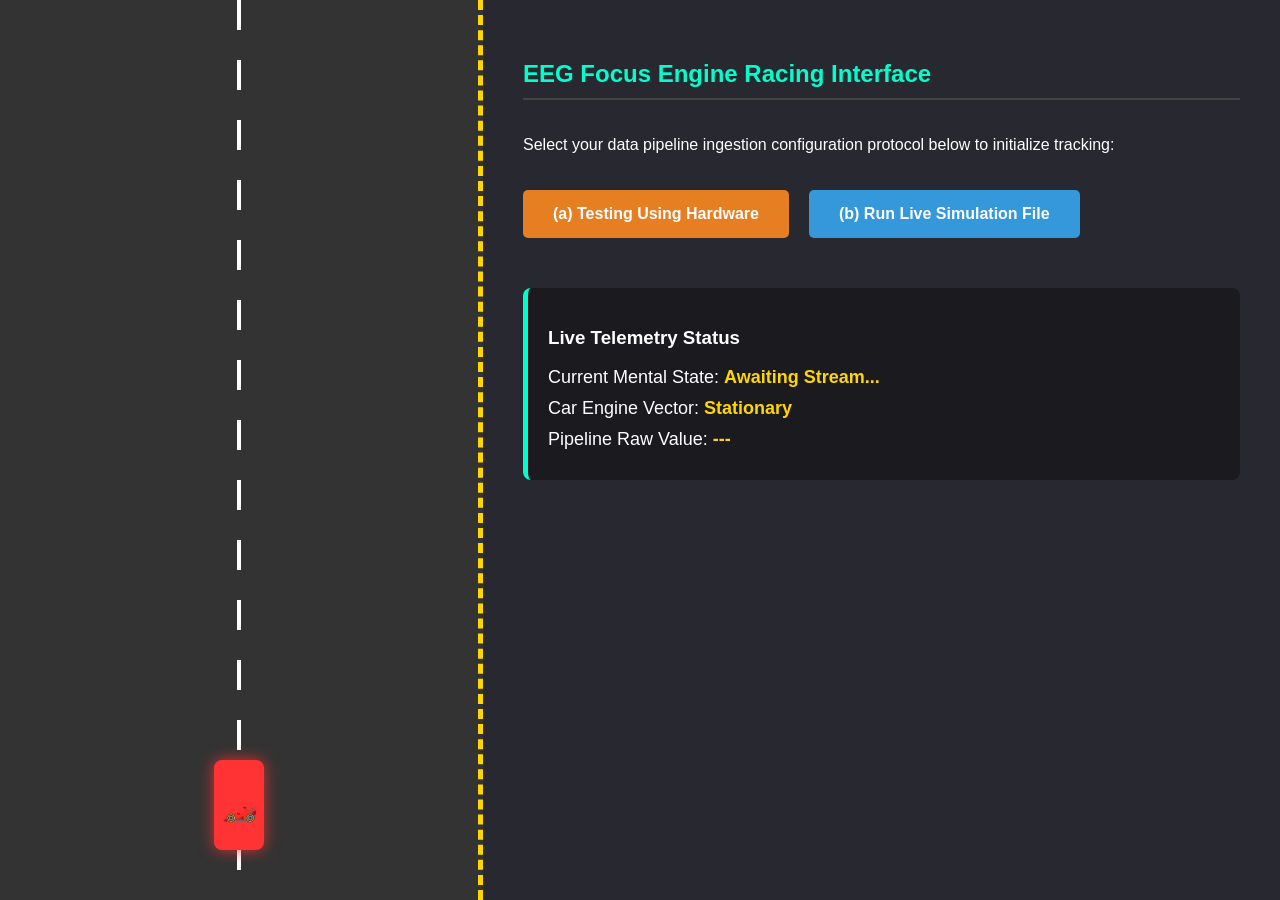
==== templates/ui.html @ 9a8a32e1 "Added Game Feature" ====
<!DOCTYPE html>
<html lang="en">
<head>
    <meta charset="UTF-8">
    <title>EEG Car Racing Controls Dashboard</title>
    <style>
        body {
            margin: 0;
            font-family: 'Segoe UI', Tahoma, Geneva, Verdana, sans-serif;
            background: #1e1e24;
            color: #fff;
            display: flex;
            height: 100vh;
            overflow: hidden;
        }

        /* Left Side: Car Racing Track Layout */
        #track-container {
            width: 40%;
            background: #333;
            border-right: 5px dashed #ffd700;
            position: relative;
            display: flex;
            justify-content: center;
        }

        .lane-line {
            position: absolute;
            width: 4px;
            height: 100%;
            background: repeating-linear-gradient(to bottom, #fff, #fff 30px, transparent 30px, transparent 60px);
        }

        #car {
            position: absolute;
            bottom: 50px;
            width: 50px;
            height: 90px;
            background: #ff3333;
            border-radius: 8px;
            box-shadow: 0 0 15px rgba(255, 51, 51, 0.8);
            transition: bottom 0.5s ease-out, background-color 0.3s ease, box-shadow 0.3s ease;
            display: flex;
            align-items: center;
            justify-content: center;
            font-weight: bold;
            font-size: 12px;
        }
        #car::before {
            content: '🏎️';
            font-size: 30px;
        }

        /* Right Side: Configuration Control Panel */
        #control-panel {
            width: 60%;
            padding: 40px;
            display: flex;
            flex-direction: column;
            justify-content: flex-start;
            background: #282830;
        }

        h2 { color: #00ffcc; border-bottom: 2px solid #444; padding-bottom: 10px; }

        .btn-group { display: flex; gap: 20px; margin: 20px 0; }

        button {
            padding: 15px 30px;
            font-size: 16px;
            font-weight: bold;
            border: none;
            border-radius: 5px;
            cursor: pointer;
            transition: all 0.2s ease;
            color: #fff;
        }

        .btn-hardware { background: #e67e22; }
        .btn-hardware:hover { background: #d35400; box-shadow: 0 0 10px rgba(230,126,34,0.5); }

        .btn-simulation { background: #3498db; }
        .btn-simulation:hover { background: #2980b9; box-shadow: 0 0 10px rgba(52,152,219,0.5); }

        button:disabled { background: #555; cursor: not-allowed; box-shadow: none; }

        #metrics-display {
            margin-top: 30px;
            background: #1a1a1f;
            padding: 20px;
            border-radius: 8px;
            border-left: 5px solid #00ffcc;
        }

        .metric { font-size: 18px; margin: 10px 0; }
        .highlight { font-weight: bold; color: #ffd700; }
    </style>
</head>
<body>

    <div id="track-container">
        <div class="lane-line"></div>
        <div id="car"></div>
    </div>

    <div id="control-panel">
        <h2>EEG Focus Engine Racing Interface</h2>
        <p>Select your data pipeline ingestion configuration protocol below to initialize tracking:</p>
        
        <div class="btn-group">
            <button class="btn-hardware" id="btn-hw" onclick="startStream('serial')">(a) Testing Using Hardware</button>
            <button class="btn-simulation" id="btn-sim" onclick="startStream('file')">(b) Run Live Simulation File</button>
        </div>

        <div id="metrics-display">
            <h3>Live Telemetry Status</h3>
            <div class="metric">Current Mental State: <span id="lbl-state" class="highlight">Awaiting Stream...</span></div>
            <div class="metric">Car Engine Vector: <span id="lbl-action" class="highlight">Stationary</span></div>
            <div class="metric">Pipeline Raw Value: <span id="lbl-signal" class="highlight">---</span></div>
        </div>
    </div>

    <script>
        let ws = null;
        let currentCarPosition = 50; // Starting baseline height position from bottom (pixels)
        const trackHeight = window.innerHeight;
        const carElement = document.getElementById('car');

        function startStream(modeSelection) {
            // Disable buttons during active operation
            document.getElementById('btn-hw').disabled = true;
            document.getElementById('btn-sim').disabled = true;

            document.getElementById('lbl-state').innerText = "Initializing Stream Architecture...";
            
            // Connect to your uniform socket path setup
            ws = new WebSocket(`ws://${window.location.host}/pipeline_stream`);

            ws.onopen = function() {
                console.log("WebSocket connected. Sending START command payload.");
                // Dispatch initiation JSON back across the pipe channel
                const payload = {
                    "command": "START",
                    "mode": modeSelection
                };
                ws.send(JSON.stringify(payload));
            };

            ws.onmessage = function(event) {
                const data = JSON.parse(event.data);
                
                if (data.status === "complete") {
                    document.getElementById('lbl-state').innerText = "Stream Completed.";
                    resetControls();
                    return;
                }

                // Update text statuses in real-time
                document.getElementById('lbl-state').innerText = data.state;
                document.getElementById('lbl-action').innerText = data.action;
                document.getElementById('lbl-signal').innerText = data.signal ? data.signal.toFixed(2) : "---";

                // Map target logic to car position
                if (data.action === "ACCELERATE") {
                    // Accelerate upward, capping position at 80% track height
                    currentCarPosition = Math.min(currentCarPosition + 60, trackHeight - 150);
                    carElement.style.backgroundColor = "#00ffcc";
                    carElement.style.boxShadow = "0 0 25px rgba(0, 255, 204, 0.9)";
                } else {
                    // Rest / Slow down down to baseline position
                    currentCarPosition = Math.max(currentCarPosition - 40, 50);
                    carElement.style.backgroundColor = "#ff3333";
                    carElement.style.boxShadow = "0 0 15px rgba(255, 51, 51, 0.8)";
                }
                carElement.style.bottom = currentCarPosition + "px";
            };

            ws.onclose = function() {
                console.log("WebSocket stream pipe closed.");
                resetControls();
            };

            ws.onerror = function(err) {
                console.error("Pipeline Socket Interruption: ", err);
                resetControls();
            };
        }

        function resetControls() {
            document.getElementById('btn-hw').disabled = false;
            document.getElementById('btn-sim').disabled = false;
            document.getElementById('lbl-action').innerText = "Stationary";
            document.getElementById('lbl-state').innerText = "Awaiting Stream...";
            
            // Return car to baseline resting space safely
            currentCarPosition = 50;
            carElement.style.bottom = currentCarPosition + "px";
            carElement.style.backgroundColor = "#ff3333";
            carElement.style.boxShadow = "0 0 15px rgba(255, 51, 51, 0.8)";
        }
    </script>
</body>
</html>
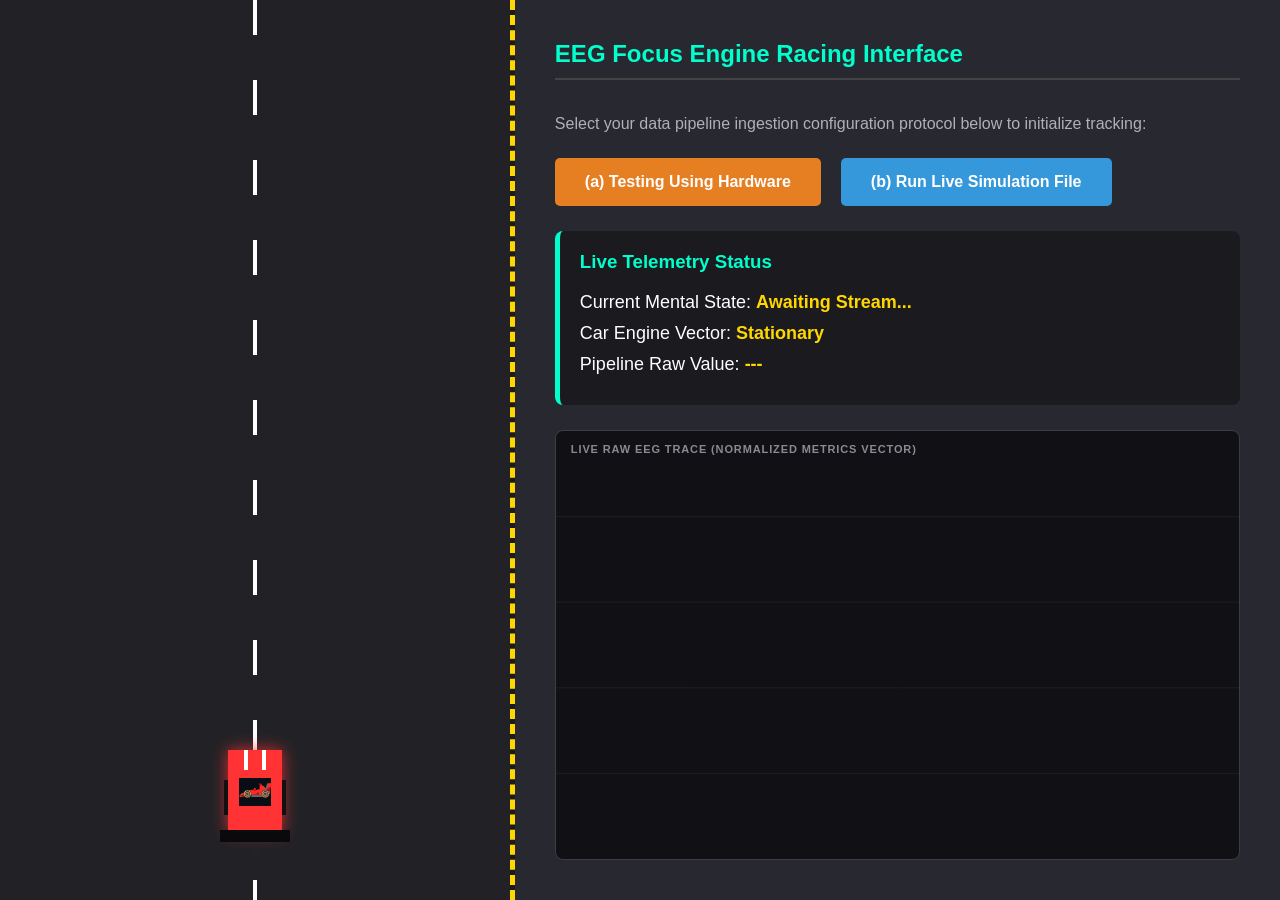
==== commit 4e3172b0: "add: accelerate, de-accelerate logic" ====
--- a/templates/ui.html
+++ b/templates/ui.html
@@ -17,38 +17,21 @@
         /* Left Side: Car Racing Track Layout */
         #track-container {
             width: 40%;
-            background: #333;
+            background: #1a1a1c;
             border-right: 5px dashed #ffd700;
             position: relative;
             display: flex;
             justify-content: center;
-        }
-
-        .lane-line {
+            overflow: hidden;
+        }
+
+        #trackCanvas {
             position: absolute;
-            width: 4px;
+            top: 0;
+            left: 0;
+            width: 100%;
             height: 100%;
-            background: repeating-linear-gradient(to bottom, #fff, #fff 30px, transparent 30px, transparent 60px);
-        }
-
-        #car {
-            position: absolute;
-            bottom: 50px;
-            width: 50px;
-            height: 90px;
-            background: #ff3333;
-            border-radius: 8px;
-            box-shadow: 0 0 15px rgba(255, 51, 51, 0.8);
-            transition: bottom 0.5s ease-out, background-color 0.3s ease, box-shadow 0.3s ease;
-            display: flex;
-            align-items: center;
-            justify-content: center;
-            font-weight: bold;
-            font-size: 12px;
-        }
-        #car::before {
-            content: '🏎️';
-            font-size: 30px;
+            display: block;
         }
 
         /* Right Side: Configuration Control Panel */
@@ -59,11 +42,13 @@
             flex-direction: column;
             justify-content: flex-start;
             background: #282830;
-        }
-
-        h2 { color: #00ffcc; border-bottom: 2px solid #444; padding-bottom: 10px; }
-
-        .btn-group { display: flex; gap: 20px; margin: 20px 0; }
+            box-sizing: border-box;
+            gap: 15px;
+        }
+
+        h2 { color: #00ffcc; border-bottom: 2px solid #444; padding-bottom: 10px; margin-top: 0; }
+
+        .btn-group { display: flex; gap: 20px; margin: 10px 0; }
 
         button {
             padding: 15px 30px;
@@ -85,7 +70,6 @@
         button:disabled { background: #555; cursor: not-allowed; box-shadow: none; }
 
         #metrics-display {
-            margin-top: 30px;
             background: #1a1a1f;
             padding: 20px;
             border-radius: 8px;
@@ -94,18 +78,41 @@
 
         .metric { font-size: 18px; margin: 10px 0; }
         .highlight { font-weight: bold; color: #ffd700; }
+
+        /* Modernized Signal Trace Window Viewport */
+        .chart-window {
+            flex: 1;
+            background: #111115;
+            border-radius: 8px;
+            border: 1px solid #3c3c44;
+            position: relative;
+            min-height: 200px;
+            overflow: hidden;
+            margin-top: 10px;
+        }
+        #chartCanvas { width: 100%; height: 100%; display: block; }
+        .chart-label {
+            position: absolute;
+            top: 12px;
+            left: 15px;
+            font-size: 11px;
+            font-weight: 600;
+            text-transform: uppercase;
+            letter-spacing: 0.08em;
+            color: #8a8a93;
+            z-index: 10;
+        }
     </style>
 </head>
 <body>
 
     <div id="track-container">
-        <div class="lane-line"></div>
-        <div id="car"></div>
+        <canvas id="trackCanvas"></canvas>
     </div>
 
     <div id="control-panel">
         <h2>EEG Focus Engine Racing Interface</h2>
-        <p>Select your data pipeline ingestion configuration protocol below to initialize tracking:</p>
+        <p style="margin: 0; color: #b0b0bc;">Select your data pipeline ingestion configuration protocol below to initialize tracking:</p>
         
         <div class="btn-group">
             <button class="btn-hardware" id="btn-hw" onclick="startStream('serial')">(a) Testing Using Hardware</button>
@@ -113,37 +120,69 @@
         </div>
 
         <div id="metrics-display">
-            <h3>Live Telemetry Status</h3>
+            <h3 style="margin-top: 0; color: #00ffcc;">Live Telemetry Status</h3>
             <div class="metric">Current Mental State: <span id="lbl-state" class="highlight">Awaiting Stream...</span></div>
             <div class="metric">Car Engine Vector: <span id="lbl-action" class="highlight">Stationary</span></div>
             <div class="metric">Pipeline Raw Value: <span id="lbl-signal" class="highlight">---</span></div>
         </div>
+
+        <div class="chart-window">
+            <div class="chart-label">Live Raw EEG Trace (Normalized Metrics Vector)</div>
+            <canvas id="chartCanvas"></canvas>
+        </div>
     </div>
 
     <script>
+        // Setup Canvas elements
+        const trackCanvas = document.getElementById("trackCanvas");
+        const trackCtx = trackCanvas.getContext("2d");
+        const chartCanvas = document.getElementById("chartCanvas");
+        const chartCtx = chartCanvas.getContext("2d");
+
         let ws = null;
-        let currentCarPosition = 50; // Starting baseline height position from bottom (pixels)
-        const trackHeight = window.innerHeight;
-        const carElement = document.getElementById('car');
+
+        // --- RIGID TIME-WINDOW PHYSICS CONTROLLER ---
+        let currentCarState = "RELAXED";
+        let stateEndTime = 0; // Epoch timeline anchor for 2-second overrides
+        
+        let velocity = 0;
+        const targetMaxSpeed = 16;
+        const targetMinSpeed = 0;
+        let roadScrollPosition = 0;
+
+        // Car visual properties
+        let carColor = "#ff3333";
+        let carGlowRadius = 15;
+        let carGlowColor = "rgba(255, 51, 51, 0.8)";
+
+        // --- LIVE SIGNAL MEMORY WINDOW ---
+        let eegBuffer = [];
+        const maxDataPoints = 180; // Optimal width allocation balance
+
+        // Window Resizer Event Listener to keep coordinate mapping matrices flawless
+        function resizeCanvases() {
+            trackCanvas.width = trackCanvas.parentElement.clientWidth;
+            trackCanvas.height = trackCanvas.parentElement.clientHeight;
+            chartCanvas.width = chartCanvas.parentElement.clientWidth;
+            chartCanvas.height = chartCanvas.parentElement.clientHeight;
+        }
+        window.addEventListener('resize', resizeCanvases);
+        resizeCanvases();
 
         function startStream(modeSelection) {
-            // Disable buttons during active operation
             document.getElementById('btn-hw').disabled = true;
             document.getElementById('btn-sim').disabled = true;
-
             document.getElementById('lbl-state').innerText = "Initializing Stream Architecture...";
             
-            // Connect to your uniform socket path setup
+            eegBuffer = [];
+            stateEndTime = 0;
+            currentCarState = "RELAXED";
+
             ws = new WebSocket(`ws://${window.location.host}/pipeline_stream`);
 
             ws.onopen = function() {
-                console.log("WebSocket connected. Sending START command payload.");
-                // Dispatch initiation JSON back across the pipe channel
-                const payload = {
-                    "command": "START",
-                    "mode": modeSelection
-                };
-                ws.send(JSON.stringify(payload));
+                console.log("WebSocket connected.");
+                ws.send(JSON.stringify({ "command": "START", "mode": modeSelection }));
             };
 
             ws.onmessage = function(event) {
@@ -155,35 +194,29 @@
                     return;
                 }
 
-                // Update text statuses in real-time
+                // 1. Log Raw Stream metrics
                 document.getElementById('lbl-state').innerText = data.state;
                 document.getElementById('lbl-action').innerText = data.action;
-                document.getElementById('lbl-signal').innerText = data.signal ? data.signal.toFixed(2) : "---";
-
-                // Map target logic to car position
-                if (data.action === "ACCELERATE") {
-                    // Accelerate upward, capping position at 80% track height
-                    currentCarPosition = Math.min(currentCarPosition + 60, trackHeight - 150);
-                    carElement.style.backgroundColor = "#00ffcc";
-                    carElement.style.boxShadow = "0 0 25px rgba(0, 255, 204, 0.9)";
-                } else {
-                    // Rest / Slow down down to baseline position
-                    currentCarPosition = Math.max(currentCarPosition - 40, 50);
-                    carElement.style.backgroundColor = "#ff3333";
-                    carElement.style.boxShadow = "0 0 15px rgba(255, 51, 51, 0.8)";
-                }
-                carElement.style.bottom = currentCarPosition + "px";
+                document.getElementById('lbl-signal').innerText = data.signal ? Number(data.signal).toFixed(2) : "---";
+
+                // 2. Accumulate Signal Trace Arrays 
+                if (data.signal !== undefined) {
+                    eegBuffer.push(Number(data.signal));
+                    if (eegBuffer.length > maxDataPoints) eegBuffer.shift();
+                }
+
+                // 3. Evaluate 2-Second State Window Timing 
+                if (data.state) {
+                    const now = performance.now();
+                    if (data.state !== currentCarState) {
+                        currentCarState = data.state;
+                        stateEndTime = now + 2000; // Force-lock state context trajectory window for 2.0 seconds
+                    }
+                }
             };
 
-            ws.onclose = function() {
-                console.log("WebSocket stream pipe closed.");
-                resetControls();
-            };
-
-            ws.onerror = function(err) {
-                console.error("Pipeline Socket Interruption: ", err);
-                resetControls();
-            };
+            ws.onclose = () => { resetControls(); };
+            ws.onerror = (err) => { console.error(err); resetControls(); };
         }
 
         function resetControls() {
@@ -191,13 +224,141 @@
             document.getElementById('btn-sim').disabled = false;
             document.getElementById('lbl-action').innerText = "Stationary";
             document.getElementById('lbl-state').innerText = "Awaiting Stream...";
+            currentCarState = "RELAXED";
+            stateEndTime = 0;
+        }
+
+        // --- CORE GAME ARCHITECTURE INTERPOLATION ENGINE ---
+        function updateAndRenderGame() {
+            const now = performance.now();
+
+            // Calculate the color scheme adjustments and current vector states based on active state window
+            if (now < stateEndTime) {
+                if (currentCarState === "ATTENTIVE") {
+                    velocity += (targetMaxSpeed - velocity) * 0.04; // Smooth asset acceleration
+                    carColor = "#00ffcc";
+                    carGlowColor = "rgba(0, 255, 204, 0.9)";
+                    carGlowRadius = 25;
+                } else {
+                    velocity += (targetMinSpeed - velocity) * 0.06; // Active engine brake deceleration
+                    carColor = "#ff3333";
+                    carGlowColor = "rgba(255, 51, 51, 0.8)";
+                    carGlowRadius = 15;
+                }
+            } else {
+                // Decay curves when stream packets are delayed or absent
+                if (currentCarState === "ATTENTIVE") {
+                    velocity += (targetMaxSpeed - velocity) * 0.01;
+                } else {
+                    velocity *= 0.96;
+                }
+            }
+
+            roadScrollPosition += velocity * 1.5;
+
+            // Clear road window viewport
+            trackCtx.clearRect(0, 0, trackCanvas.width, trackCanvas.height);
+
+            // Draw Road surface base
+            trackCtx.fillStyle = "#222226";
+            trackCtx.fillRect(0, 0, trackCanvas.width, trackCanvas.height);
+
+            // Draw scrolling dash markers array matching velocity
+            trackCtx.strokeStyle = "#ffffff";
+            trackCtx.lineWidth = 4;
+            trackCtx.setLineDash([35, 45]);
+            trackCtx.lineDashOffset = -roadScrollPosition;
+
+            trackCtx.beginPath();
+            trackCtx.moveTo(trackCanvas.width / 2, 0);
+            trackCtx.lineTo(trackCanvas.width / 2, trackCanvas.height);
+            trackCtx.stroke();
+            trackCtx.setLineDash([]); // Reset line configurations style matrix
+
+            // Render Professional F1 Sprite geometry silhouette configurations
+            const carW = 54;
+            const carH = 95;
+            const carX = (trackCanvas.width / 2) - (carW / 2);
+            // Lock car vertically at standard placement baseline
+            const carY = trackCanvas.height - 150; 
+
+            // Glow aura profile shadowing effect layers
+            trackCtx.shadowBlur = carGlowRadius;
+            trackCtx.shadowColor = carGlowColor;
+
+            // Main Aero Shell Chassis
+            trackCtx.fillStyle = carColor;
+            trackCtx.fillRect(carX, carY, carW, carH - 12);
+
+            trackCtx.shadowBlur = 0; // Turn off visual processing blur shadows for interior modules
+
+            // Side pods structure
+            trackCtx.fillStyle = "#111";
+            trackCtx.fillRect(carX - 4, carY + 30, 4, 35);
+            trackCtx.fillRect(carX + carW, carY + 30, 4, 35);
+
+            // Performance rear deck wing asset
+            trackCtx.fillStyle = "#0a0a0c";
+            trackCtx.fillRect(carX - 8, carY + carH - 15, carW + 16, 12);
+
+            // Deep tint canopy glass windshield cockpit area
+            trackCtx.fillStyle = "#090d16";
+            trackCtx.fillRect(carX + 11, carY + 28, carW - 22, 28);
+
+            // Decorative stripe aesthetics
+            trackCtx.fillStyle = "#ffffff";
+            trackCtx.fillRect(carX + 16, carY, 4, 20);
+            trackCtx.fillRect(carX + carW - 20, carY, 4, 20);
+
+            // Render Text Emoji Overlay on top center
+            trackCtx.fillStyle = "#ffffff";
+            trackCtx.font = "bold 28px Segoe UI";
+            trackCtx.textAlign = "center";
+            trackCtx.fillText("🏎️", trackCanvas.width / 2, carY + 42);
+        }
+
+        // --- SMOOTH DATA OSCILLOSCOPE TRACING ---
+        function drawChart() {
+            chartCtx.clearRect(0, 0, chartCanvas.width, chartCanvas.height);
             
-            // Return car to baseline resting space safely
-            currentCarPosition = 50;
-            carElement.style.bottom = currentCarPosition + "px";
-            carElement.style.backgroundColor = "#ff3333";
-            carElement.style.boxShadow = "0 0 15px rgba(255, 51, 51, 0.8)";
-        }
+            // Subdued baseline matrix grids
+            chartCtx.strokeStyle = "#1e1e26";
+            chartCtx.lineWidth = 1;
+            for(let i = 1; i < 5; i++) {
+                let yLine = (chartCanvas.height / 5) * i;
+                chartCtx.beginPath();
+                chartCtx.moveTo(0, yLine);
+                chartCtx.lineTo(chartCanvas.width, yLine);
+                chartCtx.stroke();
+            }
+
+            if (eegBuffer.length < 2) return;
+
+            // Build smooth spline graph tracking trail path lines
+            chartCtx.beginPath();
+            chartCtx.strokeStyle = currentCarState === "ATTENTIVE" ? "#00ffcc" : "#3498db";
+            chartCtx.lineWidth = 2.5;
+            chartCtx.lineCap = "round";
+            chartCtx.lineJoin = "round";
+
+            for (let i = 0; i < eegBuffer.length; i++) {
+                const x = (chartCanvas.width / (maxDataPoints - 1)) * i;
+                // Auto normalize 10-bit dynamic array value windows down to pixel bounds safely
+                const y = chartCanvas.height - ((eegBuffer[i] / 1023) * chartCanvas.height);
+
+                if (i === 0) chartCtx.moveTo(x, y);
+                else chartCtx.lineTo(x, y);
+            }
+            chartCtx.stroke();
+        }
+
+        // Dedicated Animation Frame Master Coordination Thread Loop
+        function masterSyncLoop() {
+            updateAndRenderGame();
+            drawChart();
+            requestAnimationFrame(masterSyncLoop);
+        }
+        masterSyncLoop();
     </script>
 </body>
 </html>
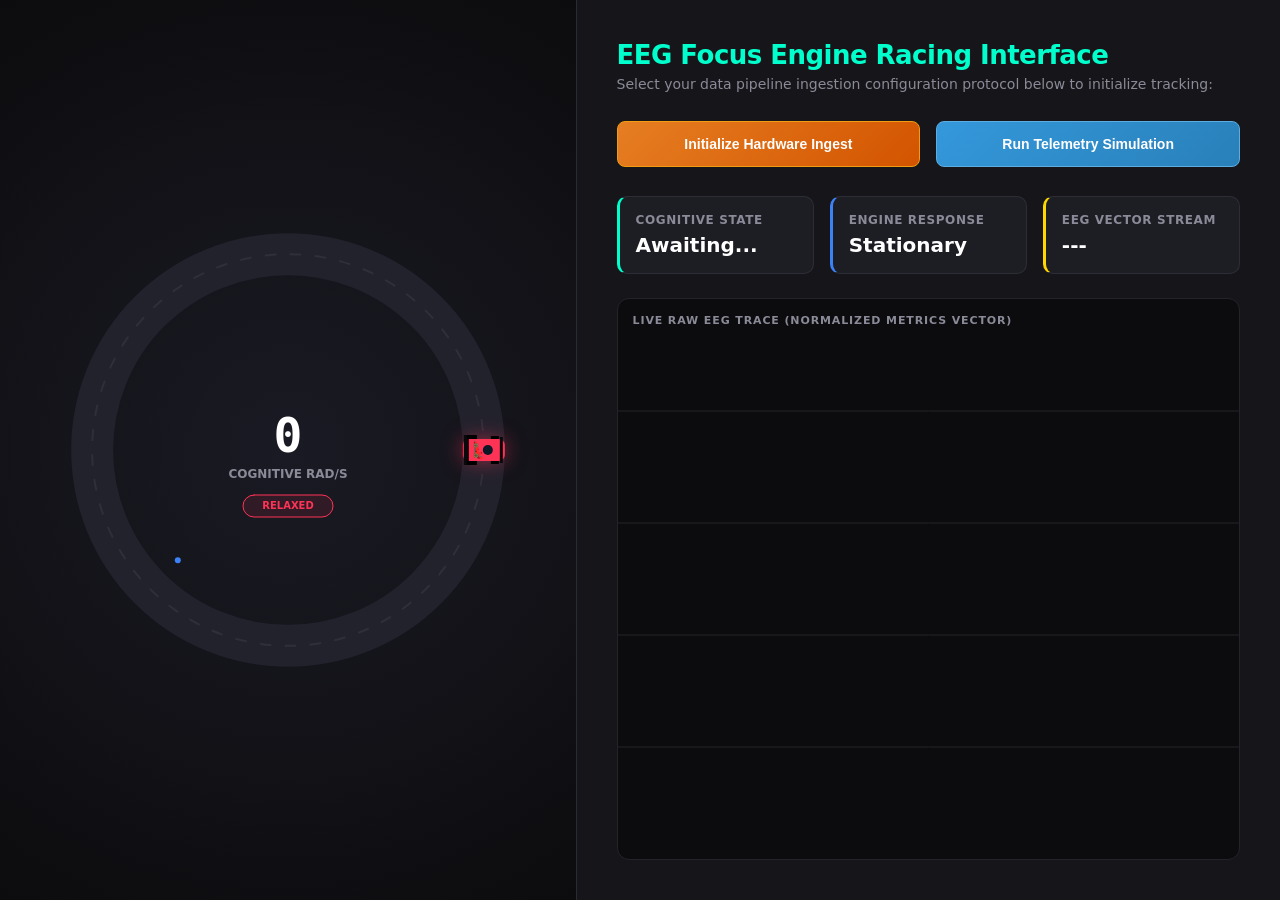
==== commit 13e076b0: "add: randomized Relaxed state" ====
--- a/templates/ui.html
+++ b/templates/ui.html
@@ -2,26 +2,39 @@
 <html lang="en">
 <head>
     <meta charset="UTF-8">
-    <title>EEG Car Racing Controls Dashboard</title>
+    <title>EEG Focus Engine Racing Interface</title>
     <style>
+        :root {
+            --bg-base: #0c0c0e;
+            --bg-surface: #16161a;
+            --bg-card: #1e1e24;
+            --border-glow: #2a2a35;
+            --text-main: #f4f4f7;
+            --text-muted: #8a8a98;
+            --accent-cyan: #00ffcc;
+            --accent-blue: #3b82f6;
+            --accent-red: #ff3355;
+        }
+
         body {
             margin: 0;
-            font-family: 'Segoe UI', Tahoma, Geneva, Verdana, sans-serif;
-            background: #1e1e24;
-            color: #fff;
+            font-family: system-ui, -apple-system, BlinkMacSystemFont, 'Segoe UI', Roboto, sans-serif;
+            background: var(--bg-base);
+            color: var(--text-main);
             display: flex;
             height: 100vh;
             overflow: hidden;
         }
 
-        /* Left Side: Car Racing Track Layout */
+        /* Left Side: Circular Track & Speedometer Panel */
         #track-container {
-            width: 40%;
-            background: #1a1a1c;
-            border-right: 5px dashed #ffd700;
+            width: 45%;
+            background: radial-gradient(circle at center, #1a1a24 0%, #0c0c0e 100%);
+            border-right: 1px solid var(--border-glow);
             position: relative;
             display: flex;
             justify-content: center;
+            align-items: center;
             overflow: hidden;
         }
 
@@ -36,70 +49,126 @@
 
         /* Right Side: Configuration Control Panel */
         #control-panel {
-            width: 60%;
+            width: 55%;
             padding: 40px;
             display: flex;
             flex-direction: column;
             justify-content: flex-start;
-            background: #282830;
+            background: var(--bg-surface);
             box-sizing: border-box;
-            gap: 15px;
-        }
-
-        h2 { color: #00ffcc; border-bottom: 2px solid #444; padding-bottom: 10px; margin-top: 0; }
-
-        .btn-group { display: flex; gap: 20px; margin: 10px 0; }
+            gap: 24px;
+            overflow-y: auto;
+        }
+
+        .panel-header h2 { 
+            color: var(--accent-cyan); 
+            margin: 0 0 6px 0; 
+            font-size: 26px; 
+            font-weight: 700;
+            letter-spacing: -0.02em;
+        }
+        .panel-header p {
+            margin: 0;
+            color: var(--text-muted);
+            font-size: 14px;
+        }
+
+        .btn-group { display: flex; gap: 16px; margin: 5px 0; }
 
         button {
-            padding: 15px 30px;
-            font-size: 16px;
-            font-weight: bold;
-            border: none;
-            border-radius: 5px;
+            flex: 1;
+            padding: 14px 24px;
+            font-size: 14px;
+            font-weight: 600;
+            border: 1px solid transparent;
+            border-radius: 8px;
             cursor: pointer;
-            transition: all 0.2s ease;
+            transition: all 0.2s cubic-bezier(0.4, 0, 0.2, 1);
             color: #fff;
         }
 
-        .btn-hardware { background: #e67e22; }
-        .btn-hardware:hover { background: #d35400; box-shadow: 0 0 10px rgba(230,126,34,0.5); }
-
-        .btn-simulation { background: #3498db; }
-        .btn-simulation:hover { background: #2980b9; box-shadow: 0 0 10px rgba(52,152,219,0.5); }
-
-        button:disabled { background: #555; cursor: not-allowed; box-shadow: none; }
-
-        #metrics-display {
-            background: #1a1a1f;
-            padding: 20px;
-            border-radius: 8px;
-            border-left: 5px solid #00ffcc;
-        }
-
-        .metric { font-size: 18px; margin: 10px 0; }
-        .highlight { font-weight: bold; color: #ffd700; }
+        .btn-hardware { 
+            background: linear-gradient(135deg, #e67e22, #d35400); 
+            border-color: #f39c12;
+        }
+        .btn-hardware:hover:not(:disabled) { 
+            box-shadow: 0 0 20px rgba(230,126,34,0.4);
+            transform: translateY(-1px);
+        }
+
+        .btn-simulation { 
+            background: linear-gradient(135deg, #3498db, #2980b9);
+            border-color: #5dade2;
+        }
+        .btn-simulation:hover:not(:disabled) { 
+            box-shadow: 0 0 20px rgba(52,152,219,0.4);
+            transform: translateY(-1px);
+        }
+
+        button:disabled { 
+            background: #24242b !important; 
+            border-color: #2d2d36 !important;
+            color: #555562 !important;
+            cursor: not-allowed; 
+            box-shadow: none !important;
+            transform: none !important;
+        }
+
+        /* Clean Glassmorphic Metrics HUD Cards */
+        #metrics-grid {
+            display: grid;
+            grid-template-columns: repeat(3, 1fr);
+            gap: 16px;
+        }
+
+        .metric-card {
+            background: #1d1d24;
+            border: 1px solid #2d2d38;
+            padding: 16px;
+            border-radius: 10px;
+            display: flex;
+            flex-direction: column;
+            gap: 6px;
+        }
+
+        .metric-card .card-title {
+            font-size: 12px;
+            font-weight: 600;
+            text-transform: uppercase;
+            letter-spacing: 0.05em;
+            color: var(--text-muted);
+        }
+
+        .metric-card .card-value {
+            font-size: 20px;
+            font-weight: 700;
+            color: #fff;
+        }
+
+        /* Custom Dynamic Colored States */
+        .state-attentive { color: var(--accent-cyan) !important; }
+        .state-relaxed { color: var(--accent-blue) !important; }
 
         /* Modernized Signal Trace Window Viewport */
         .chart-window {
             flex: 1;
-            background: #111115;
-            border-radius: 8px;
-            border: 1px solid #3c3c44;
+            background: #0c0c0e;
+            border-radius: 12px;
+            border: 1px solid #23232a;
             position: relative;
-            min-height: 200px;
+            min-height: 220px;
             overflow: hidden;
-            margin-top: 10px;
         }
         #chartCanvas { width: 100%; height: 100%; display: block; }
         .chart-label {
             position: absolute;
-            top: 12px;
+            top: 15px;
             left: 15px;
             font-size: 11px;
             font-weight: 600;
             text-transform: uppercase;
             letter-spacing: 0.08em;
-            color: #8a8a93;
+            color: var(--text-muted);
             z-index: 10;
         }
     </style>
@@ -111,19 +180,29 @@
     </div>
 
     <div id="control-panel">
-        <h2>EEG Focus Engine Racing Interface</h2>
-        <p style="margin: 0; color: #b0b0bc;">Select your data pipeline ingestion configuration protocol below to initialize tracking:</p>
+        <div class="panel-header">
+            <h2>EEG Focus Engine Racing Interface</h2>
+            <p>Select your data pipeline ingestion configuration protocol below to initialize tracking:</p>
+        </div>
         
         <div class="btn-group">
-            <button class="btn-hardware" id="btn-hw" onclick="startStream('serial')">(a) Testing Using Hardware</button>
-            <button class="btn-simulation" id="btn-sim" onclick="startStream('file')">(b) Run Live Simulation File</button>
+            <button class="btn-hardware" id="btn-hw" onclick="startStream('serial')">Initialize Hardware Ingest</button>
+            <button class="btn-simulation" id="btn-sim" onclick="startStream('file')">Run Telemetry Simulation</button>
         </div>
 
-        <div id="metrics-display">
-            <h3 style="margin-top: 0; color: #00ffcc;">Live Telemetry Status</h3>
-            <div class="metric">Current Mental State: <span id="lbl-state" class="highlight">Awaiting Stream...</span></div>
-            <div class="metric">Car Engine Vector: <span id="lbl-action" class="highlight">Stationary</span></div>
-            <div class="metric">Pipeline Raw Value: <span id="lbl-signal" class="highlight">---</span></div>
+        <div id="metrics-grid">
+            <div class="metric-card" style="border-left: 3px solid var(--accent-cyan);">
+                <div class="card-title">Cognitive State</div>
+                <div id="lbl-state" class="card-value">Awaiting...</div>
+            </div>
+            <div class="metric-card" style="border-left: 3px solid var(--accent-blue);">
+                <div class="card-title">Engine Response</div>
+                <div id="lbl-action" class="card-value">Stationary</div>
+            </div>
+            <div class="metric-card" style="border-left: 3px solid #ffd700;">
+                <div class="card-title">EEG Vector Stream</div>
+                <div id="lbl-signal" class="card-value">---</div>
+            </div>
         </div>
 
         <div class="chart-window">
@@ -133,7 +212,6 @@
     </div>
 
     <script>
-        // Setup Canvas elements
         const trackCanvas = document.getElementById("trackCanvas");
         const trackCtx = trackCanvas.getContext("2d");
         const chartCanvas = document.getElementById("chartCanvas");
@@ -143,23 +221,27 @@
 
         // --- RIGID TIME-WINDOW PHYSICS CONTROLLER ---
         let currentCarState = "RELAXED";
-        let stateEndTime = 0; // Epoch timeline anchor for 2-second overrides
+        let stateEndTime = 0; 
         
         let velocity = 0;
-        const targetMaxSpeed = 16;
+        const targetMaxSpeed = 45; // Enhanced scalar range display for speedometer output
         const targetMinSpeed = 0;
-        let roadScrollPosition = 0;
+        
+        // Circular Track Orbit Configuration Values
+        let carAngle = 0; 
 
         // Car visual properties
-        let carColor = "#ff3333";
-        let carGlowRadius = 15;
-        let carGlowColor = "rgba(255, 51, 51, 0.8)";
+        let carColor = varStyle('--accent-red');
+        let carGlowColor = "rgba(255, 51, 85, 0.5)";
 
         // --- LIVE SIGNAL MEMORY WINDOW ---
         let eegBuffer = [];
-        const maxDataPoints = 180; // Optimal width allocation balance
-
-        // Window Resizer Event Listener to keep coordinate mapping matrices flawless
+        const maxDataPoints = 180;
+
+        function varStyle(name) {
+            return getComputedStyle(document.documentElement).getPropertyValue(name).trim();
+        }
+
         function resizeCanvases() {
             trackCanvas.width = trackCanvas.parentElement.clientWidth;
             trackCanvas.height = trackCanvas.parentElement.clientHeight;
@@ -172,7 +254,7 @@
         function startStream(modeSelection) {
             document.getElementById('btn-hw').disabled = true;
             document.getElementById('btn-sim').disabled = true;
-            document.getElementById('lbl-state').innerText = "Initializing Stream Architecture...";
+            document.getElementById('lbl-state').innerText = "Initializing...";
             
             eegBuffer = [];
             stateEndTime = 0;
@@ -181,7 +263,6 @@
             ws = new WebSocket(`ws://${window.location.host}/pipeline_stream`);
 
             ws.onopen = function() {
-                console.log("WebSocket connected.");
                 ws.send(JSON.stringify({ "command": "START", "mode": modeSelection }));
             };
 
@@ -189,140 +270,186 @@
                 const data = JSON.parse(event.data);
                 
                 if (data.status === "complete") {
-                    document.getElementById('lbl-state').innerText = "Stream Completed.";
+                    document.getElementById('lbl-state').innerText = "Completed";
                     resetControls();
                     return;
                 }
 
-                // 1. Log Raw Stream metrics
-                document.getElementById('lbl-state').innerText = data.state;
-                document.getElementById('lbl-action').innerText = data.action;
-                document.getElementById('lbl-signal').innerText = data.signal ? Number(data.signal).toFixed(2) : "---";
-
-                // 2. Accumulate Signal Trace Arrays 
+                // Update text metrics UI cleanly
+                const stateEl = document.getElementById('lbl-state');
+                stateEl.innerText = data.state;
+                stateEl.className = "card-value " + (data.state === "ATTENTIVE" ? "state-attentive" : "state-relaxed");
+                
+                document.getElementById('lbl-action').innerText = data.action === "ACCELERATE" ? "THRUST" : "COASTING";
+                document.getElementById('lbl-signal').innerText = data.signal ? Number(data.signal).toFixed(1) : "---";
+
                 if (data.signal !== undefined) {
                     eegBuffer.push(Number(data.signal));
                     if (eegBuffer.length > maxDataPoints) eegBuffer.shift();
                 }
 
-                // 3. Evaluate 2-Second State Window Timing 
                 if (data.state) {
                     const now = performance.now();
                     if (data.state !== currentCarState) {
                         currentCarState = data.state;
-                        stateEndTime = now + 2000; // Force-lock state context trajectory window for 2.0 seconds
+                        stateEndTime = now + 2000; // Keep continuous for 2 seconds
                     }
                 }
             };
 
             ws.onclose = () => { resetControls(); };
-            ws.onerror = (err) => { console.error(err); resetControls(); };
+            ws.onerror = (err) => { resetControls(); };
         }
 
         function resetControls() {
             document.getElementById('btn-hw').disabled = false;
             document.getElementById('btn-sim').disabled = false;
             document.getElementById('lbl-action').innerText = "Stationary";
-            document.getElementById('lbl-state').innerText = "Awaiting Stream...";
+            const stateEl = document.getElementById('lbl-state');
+            stateEl.innerText = "Awaiting...";
+            stateEl.className = "card-value";
             currentCarState = "RELAXED";
             stateEndTime = 0;
         }
 
-        // --- CORE GAME ARCHITECTURE INTERPOLATION ENGINE ---
+        // --- CANVAS GAME LOOP: CIRCULAR TRACK & DIGITAL SPEEDOMETER ---
         function updateAndRenderGame() {
             const now = performance.now();
 
-            // Calculate the color scheme adjustments and current vector states based on active state window
+            // Handle Physics Transitions
             if (now < stateEndTime) {
                 if (currentCarState === "ATTENTIVE") {
-                    velocity += (targetMaxSpeed - velocity) * 0.04; // Smooth asset acceleration
-                    carColor = "#00ffcc";
-                    carGlowColor = "rgba(0, 255, 204, 0.9)";
-                    carGlowRadius = 25;
+                    velocity += (targetMaxSpeed - velocity) * 0.05;
+                    carColor = varStyle('--accent-cyan');
+                    carGlowColor = "rgba(0, 255, 204, 0.6)";
                 } else {
-                    velocity += (targetMinSpeed - velocity) * 0.06; // Active engine brake deceleration
-                    carColor = "#ff3333";
-                    carGlowColor = "rgba(255, 51, 51, 0.8)";
-                    carGlowRadius = 15;
+                    velocity += (targetMinSpeed - velocity) * 0.08;
+                    carColor = varStyle('--accent-red');
+                    carGlowColor = "rgba(255, 51, 85, 0.4)";
                 }
             } else {
-                // Decay curves when stream packets are delayed or absent
                 if (currentCarState === "ATTENTIVE") {
                     velocity += (targetMaxSpeed - velocity) * 0.01;
                 } else {
-                    velocity *= 0.96;
+                    velocity *= 0.95;
                 }
             }
 
-            roadScrollPosition += velocity * 1.5;
-
-            // Clear road window viewport
+            // Translate velocity into angular orbital steps around the circle
+            carAngle += (velocity * 0.0015);
+
+            const centerX = trackCanvas.width / 2;
+            const centerY = trackCanvas.height / 2;
+            const trackRadius = Math.min(trackCanvas.width, trackCanvas.height) * 0.34;
+
             trackCtx.clearRect(0, 0, trackCanvas.width, trackCanvas.height);
 
-            // Draw Road surface base
-            trackCtx.fillStyle = "#222226";
-            trackCtx.fillRect(0, 0, trackCanvas.width, trackCanvas.height);
-
-            // Draw scrolling dash markers array matching velocity
-            trackCtx.strokeStyle = "#ffffff";
-            trackCtx.lineWidth = 4;
-            trackCtx.setLineDash([35, 45]);
-            trackCtx.lineDashOffset = -roadScrollPosition;
-
-            trackCtx.beginPath();
-            trackCtx.moveTo(trackCanvas.width / 2, 0);
-            trackCtx.lineTo(trackCanvas.width / 2, trackCanvas.height);
+            // 1. Draw Outer Glowing Ring Border Lane
+            trackCtx.strokeStyle = "#22222d";
+            trackCtx.lineWidth = 42;
+            trackCtx.beginPath();
+            trackCtx.arc(centerX, centerY, trackRadius, 0, Math.PI * 2);
             trackCtx.stroke();
-            trackCtx.setLineDash([]); // Reset line configurations style matrix
-
-            // Render Professional F1 Sprite geometry silhouette configurations
-            const carW = 54;
-            const carH = 95;
-            const carX = (trackCanvas.width / 2) - (carW / 2);
-            // Lock car vertically at standard placement baseline
-            const carY = trackCanvas.height - 150; 
-
-            // Glow aura profile shadowing effect layers
-            trackCtx.shadowBlur = carGlowRadius;
+
+            // Inner Racing Target Guideline Core
+            trackCtx.strokeStyle = "rgba(255,255,255,0.06)";
+            trackCtx.lineWidth = 2;
+            trackCtx.setLineDash([10, 15]);
+            trackCtx.beginPath();
+            trackCtx.arc(centerX, centerY, trackRadius, 0, Math.PI * 2);
+            trackCtx.stroke();
+            trackCtx.setLineDash([]);
+
+            // 2. INTEGRATED SPEEDOMETER GRAPHIC HUD DISPLAY
+            // Arc progress ring gauge
+            const speedPerc = velocity / targetMaxSpeed;
+            trackCtx.strokeStyle = speedPerc > 0.5 ? varStyle('--accent-cyan') : varStyle('--accent-blue');
+            trackCtx.lineWidth = 6;
+            trackCtx.lineCap = "round";
+            trackCtx.beginPath();
+            // Render Speed Gauge Ring sweeping from bottom left around to bottom right
+            trackCtx.arc(centerX, centerY, trackRadius - 40, Math.PI * 0.75, Math.PI * 0.75 + (Math.PI * 1.5 * speedPerc));
+            trackCtx.stroke();
+
+            // Digital speed string numbers output
+            trackCtx.fillStyle = "#ffffff";
+            trackCtx.font = "700 48px monospace";
+            trackCtx.textAlign = "center";
+            trackCtx.textBaseline = "middle";
+            trackCtx.fillText(Math.round(velocity * 4), centerX, centerY - 10); // Scalar multiplier visual value scaling
+
+            // Speed Units Caption Text
+            trackCtx.fillStyle = varStyle('--text-muted');
+            trackCtx.font = "bold 12px system-ui";
+            trackCtx.fillText("COGNITIVE RAD/S", centerX, centerY + 25);
+
+            // Mini Status Pill Inside Speedometer Dial
+            trackCtx.fillStyle = currentCarState === "ATTENTIVE" ? "rgba(0, 255, 204, 0.1)" : "rgba(255, 51, 85, 0.1)";
+            trackCtx.strokeStyle = currentCarState === "ATTENTIVE" ? varStyle('--accent-cyan') : varStyle('--accent-red');
+            trackCtx.lineWidth = 1;
+            
+            const pillW = 90, pillH = 22;
+            trackCtx.beginPath();
+            trackCtx.roundRect(centerX - pillW/2, centerY + 45, pillW, pillH, 11);
+            trackCtx.fill();
+            trackCtx.stroke();
+
+            trackCtx.fillStyle = currentCarState === "ATTENTIVE" ? varStyle('--accent-cyan') : varStyle('--accent-red');
+            trackCtx.font = "bold 10px system-ui";
+            trackCtx.fillText(currentCarState, centerX, centerY + 56);
+
+            // 3. RENDER SPORT CAR GEOMETRY SILHOUETTE ON THE ORBIT CIRCLE
+            const carX = centerX + Math.cos(carAngle) * trackRadius;
+            const carY = centerY + Math.sin(carAngle) * trackRadius;
+
+            trackCtx.save();
+            trackCtx.translate(carX, carY);
+            // Rotate the car sprite body to stay tangent to the track curve radius vector
+            trackCtx.rotate(carAngle + Math.PI / 2);
+
+            // Car chassis glow blur
+            trackCtx.shadowBlur = 20;
             trackCtx.shadowColor = carGlowColor;
 
-            // Main Aero Shell Chassis
+            // Main Aero Formula Body Pod
             trackCtx.fillStyle = carColor;
-            trackCtx.fillRect(carX, carY, carW, carH - 12);
-
-            trackCtx.shadowBlur = 0; // Turn off visual processing blur shadows for interior modules
-
-            // Side pods structure
-            trackCtx.fillStyle = "#111";
-            trackCtx.fillRect(carX - 4, carY + 30, 4, 35);
-            trackCtx.fillRect(carX + carW, carY + 30, 4, 35);
-
-            // Performance rear deck wing asset
-            trackCtx.fillStyle = "#0a0a0c";
-            trackCtx.fillRect(carX - 8, carY + carH - 15, carW + 16, 12);
-
-            // Deep tint canopy glass windshield cockpit area
-            trackCtx.fillStyle = "#090d16";
-            trackCtx.fillRect(carX + 11, carY + 28, carW - 22, 28);
-
-            // Decorative stripe aesthetics
-            trackCtx.fillStyle = "#ffffff";
-            trackCtx.fillRect(carX + 16, carY, 4, 20);
-            trackCtx.fillRect(carX + carW - 20, carY, 4, 20);
-
-            // Render Text Emoji Overlay on top center
-            trackCtx.fillStyle = "#ffffff";
-            trackCtx.font = "bold 28px Segoe UI";
-            trackCtx.textAlign = "center";
-            trackCtx.fillText("🏎️", trackCanvas.width / 2, carY + 42);
+            const cw = 22, ch = 42;
+            trackCtx.beginPath();
+            trackCtx.roundRect(-cw/2, -ch/2, cw, ch, 6);
+            trackCtx.fill();
+
+            trackCtx.shadowBlur = 0; // Disable blur overhead computation layers
+
+            // Racing Spoiler Deck Elements
+            trackCtx.fillStyle = "#09090b";
+            trackCtx.fillRect(-cw/2 - 4, ch/2 - 6, cw + 8, 5); // Rear Wing
+            trackCtx.fillRect(-cw/2 - 2, -ch/2 + 2, cw + 4, 3); // Front Splitter
+
+            // Tires
+            trackCtx.fillStyle = "#000000";
+            trackCtx.fillRect(-cw/2 - 3, -ch/2 + 6, 3, 8); // FL
+            trackCtx.fillRect(cw/2, -ch/2 + 6, 3, 8);  // FR
+            trackCtx.fillRect(-cw/2 - 4, ch/2 - 14, 4, 10); // RL
+            trackCtx.fillRect(cw/2, ch/2 - 14, 4, 10);  // RR
+
+            // Dark glass canopy cockpit window area
+            trackCtx.fillStyle = "#0e1726";
+            trackCtx.beginPath();
+            trackCtx.arc(0, -4, 5, 0, Math.PI * 2);
+            trackCtx.fill();
+
+            // Emoji Character Visual Alignment Anchor Center Layer
+            trackCtx.font = "16px Arial";
+            trackCtx.fillText("🏎️", 0, 2);
+
+            trackCtx.restore();
         }
 
         // --- SMOOTH DATA OSCILLOSCOPE TRACING ---
         function drawChart() {
             chartCtx.clearRect(0, 0, chartCanvas.width, chartCanvas.height);
             
-            // Subdued baseline matrix grids
-            chartCtx.strokeStyle = "#1e1e26";
+            chartCtx.strokeStyle = "#22222b";
             chartCtx.lineWidth = 1;
             for(let i = 1; i < 5; i++) {
                 let yLine = (chartCanvas.height / 5) * i;
@@ -334,16 +461,14 @@
 
             if (eegBuffer.length < 2) return;
 
-            // Build smooth spline graph tracking trail path lines
             chartCtx.beginPath();
-            chartCtx.strokeStyle = currentCarState === "ATTENTIVE" ? "#00ffcc" : "#3498db";
+            chartCtx.strokeStyle = currentCarState === "ATTENTIVE" ? varStyle('--accent-cyan') : varStyle('--accent-blue');
             chartCtx.lineWidth = 2.5;
             chartCtx.lineCap = "round";
             chartCtx.lineJoin = "round";
 
             for (let i = 0; i < eegBuffer.length; i++) {
                 const x = (chartCanvas.width / (maxDataPoints - 1)) * i;
-                // Auto normalize 10-bit dynamic array value windows down to pixel bounds safely
                 const y = chartCanvas.height - ((eegBuffer[i] / 1023) * chartCanvas.height);
 
                 if (i === 0) chartCtx.moveTo(x, y);
@@ -352,7 +477,6 @@
             chartCtx.stroke();
         }
 
-        // Dedicated Animation Frame Master Coordination Thread Loop
         function masterSyncLoop() {
             updateAndRenderGame();
             drawChart();
@@ -361,4 +485,4 @@
         masterSyncLoop();
     </script>
 </body>
-</html>+</html>
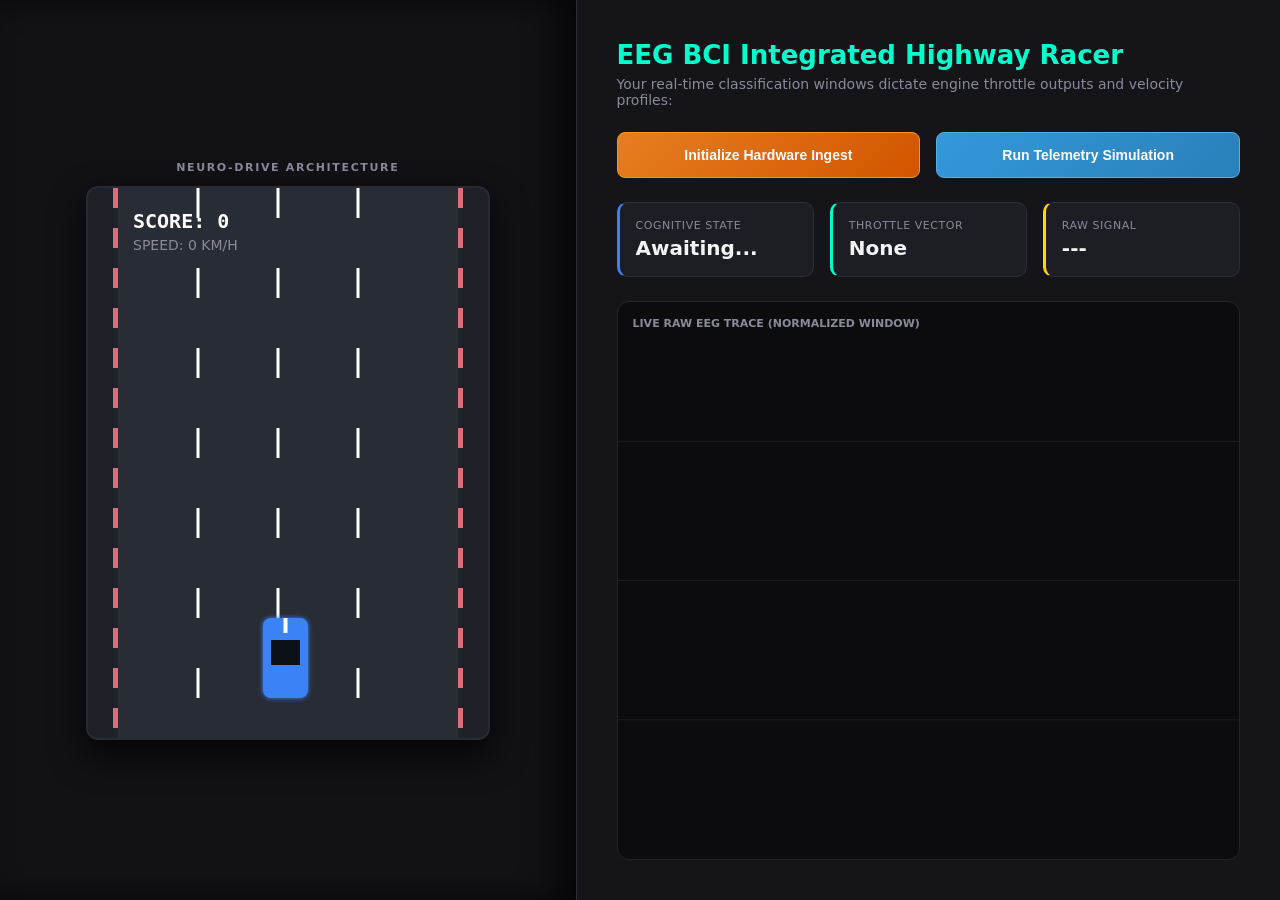
==== commit 08b4ee45: "add: highway mode race" ====
--- a/templates/ui.html
+++ b/templates/ui.html
@@ -2,13 +2,11 @@
 <html lang="en">
 <head>
     <meta charset="UTF-8">
-    <title>EEG Focus Engine Racing Interface</title>
+    <title>BCI Open Highway Engine Terminal</title>
     <style>
         :root {
-            --bg-base: #0c0c0e;
-            --bg-surface: #16161a;
-            --bg-card: #1e1e24;
-            --border-glow: #2a2a35;
+            --bg-base: #09090b;
+            --bg-surface: #141419;
             --text-main: #f4f4f7;
             --text-muted: #8a8a98;
             --accent-cyan: #00ffcc;
@@ -18,7 +16,7 @@
 
         body {
             margin: 0;
-            font-family: system-ui, -apple-system, BlinkMacSystemFont, 'Segoe UI', Roboto, sans-serif;
+            font-family: system-ui, -apple-system, BlinkMacSystemFont, sans-serif;
             background: var(--bg-base);
             color: var(--text-main);
             display: flex;
@@ -26,463 +24,296 @@
             overflow: hidden;
         }
 
-        /* Left Side: Circular Track & Speedometer Panel */
-        #track-container {
+        /* Interactive Left Side: Arcade Display Window */
+        #game-viewport {
             width: 45%;
-            background: radial-gradient(circle at center, #1a1a24 0%, #0c0c0e 100%);
-            border-right: 1px solid var(--border-glow);
+            background: #111116;
+            border-right: 1px solid #2d2d38;
             position: relative;
             display: flex;
+            flex-direction: column;
             justify-content: center;
             align-items: center;
-            overflow: hidden;
-        }
-
-        #trackCanvas {
-            position: absolute;
-            top: 0;
-            left: 0;
-            width: 100%;
-            height: 100%;
+            box-shadow: inset -20px 0 30px rgba(0,0,0,0.6);
+        }
+
+        #arcadeCanvas {
+            background: #222;
+            box-shadow: 0 15px 35px rgba(0,0,0,0.7);
+            border-radius: 12px;
             display: block;
-        }
-
-        /* Right Side: Configuration Control Panel */
-        #control-panel {
+            border: 2px solid #2a2a35;
+        }
+
+        /* Right Side: Command Controls & Live Diagnostics */
+        #hud-panel {
             width: 55%;
             padding: 40px;
             display: flex;
             flex-direction: column;
-            justify-content: flex-start;
             background: var(--bg-surface);
             box-sizing: border-box;
             gap: 24px;
             overflow-y: auto;
         }
 
-        .panel-header h2 { 
+        .panel-title h2 { 
             color: var(--accent-cyan); 
             margin: 0 0 6px 0; 
             font-size: 26px; 
             font-weight: 700;
-            letter-spacing: -0.02em;
-        }
-        .panel-header p {
-            margin: 0;
-            color: var(--text-muted);
-            font-size: 14px;
-        }
-
-        .btn-group { display: flex; gap: 16px; margin: 5px 0; }
-
+        }
+        .panel-title p { margin: 0; color: var(--text-muted); font-size: 14px; }
+
+        .btn-row { display: flex; gap: 16px; }
         button {
-            flex: 1;
-            padding: 14px 24px;
-            font-size: 14px;
-            font-weight: 600;
-            border: 1px solid transparent;
-            border-radius: 8px;
-            cursor: pointer;
-            transition: all 0.2s cubic-bezier(0.4, 0, 0.2, 1);
-            color: #fff;
-        }
-
-        .btn-hardware { 
-            background: linear-gradient(135deg, #e67e22, #d35400); 
-            border-color: #f39c12;
-        }
-        .btn-hardware:hover:not(:disabled) { 
-            box-shadow: 0 0 20px rgba(230,126,34,0.4);
-            transform: translateY(-1px);
-        }
-
-        .btn-simulation { 
-            background: linear-gradient(135deg, #3498db, #2980b9);
-            border-color: #5dade2;
-        }
-        .btn-simulation:hover:not(:disabled) { 
-            box-shadow: 0 0 20px rgba(52,152,219,0.4);
-            transform: translateY(-1px);
-        }
-
-        button:disabled { 
-            background: #24242b !important; 
-            border-color: #2d2d36 !important;
-            color: #555562 !important;
-            cursor: not-allowed; 
-            box-shadow: none !important;
-            transform: none !important;
-        }
-
-        /* Clean Glassmorphic Metrics HUD Cards */
-        #metrics-grid {
-            display: grid;
-            grid-template-columns: repeat(3, 1fr);
-            gap: 16px;
-        }
-
-        .metric-card {
-            background: #1d1d24;
-            border: 1px solid #2d2d38;
-            padding: 16px;
-            border-radius: 10px;
-            display: flex;
-            flex-direction: column;
-            gap: 6px;
-        }
-
-        .metric-card .card-title {
-            font-size: 12px;
-            font-weight: 600;
-            text-transform: uppercase;
-            letter-spacing: 0.05em;
-            color: var(--text-muted);
-        }
-
-        .metric-card .card-value {
-            font-size: 20px;
-            font-weight: 700;
-            color: #fff;
-        }
-
-        /* Custom Dynamic Colored States */
-        .state-attentive { color: var(--accent-cyan) !important; }
-        .state-relaxed { color: var(--accent-blue) !important; }
-
-        /* Modernized Signal Trace Window Viewport */
-        .chart-window {
+            flex: 1; padding: 14px 24px; font-size: 14px; font-weight: 600;
+            border: 1px solid transparent; border-radius: 8px; cursor: pointer;
+            transition: all 0.2s ease; color: #fff;
+        }
+        .btn-hw { background: linear-gradient(135deg, #e67e22, #d35400); border-color: #f39c12; }
+        .btn-hw:hover:not(:disabled) { box-shadow: 0 0 20px rgba(230,126,34,0.4); }
+        .btn-sim { background: linear-gradient(135deg, #3498db, #2980b9); border-color: #5dade2; }
+        .btn-sim:hover:not(:disabled) { box-shadow: 0 0 20px rgba(52,152,219,0.4); }
+        button:disabled { background: #24242b !important; border-color: #2d2d36 !important; color: #555562 !important; cursor: not-allowed; }
+
+        .metrics-container { display: grid; grid-template-columns: repeat(3, 1fr); gap: 16px; }
+        .metric-tile { background: #1d1d24; border: 1px solid #2d2d38; padding: 16px; border-radius: 10px; border-left: 3px solid #3c3c45; }
+        .tile-label { font-size: 11px; text-transform: uppercase; letter-spacing: 0.05em; color: var(--text-muted); }
+        .tile-value { font-size: 20px; font-weight: 700; margin-top: 4px; }
+        
+        .status-attentive { color: var(--accent-cyan) !important; }
+        .status-relaxed { color: var(--accent-blue) !important; }
+
+        .oscilloscope-box {
             flex: 1;
             background: #0c0c0e;
             border-radius: 12px;
             border: 1px solid #23232a;
             position: relative;
-            min-height: 220px;
-            overflow: hidden;
-        }
-        #chartCanvas { width: 100%; height: 100%; display: block; }
-        .chart-label {
-            position: absolute;
-            top: 15px;
-            left: 15px;
-            font-size: 11px;
-            font-weight: 600;
-            text-transform: uppercase;
-            letter-spacing: 0.08em;
-            color: var(--text-muted);
-            z-index: 10;
-        }
+            min-height: 200px;
+        }
+        #oscilloscopeCanvas { width: 100%; height: 100%; display: block; }
+        .oscilloscope-tag { position: absolute; top: 15px; left: 15px; font-size: 11px; font-weight: 600; text-transform: uppercase; color: var(--text-muted); z-index: 10; }
     </style>
 </head>
 <body>
 
-    <div id="track-container">
-        <canvas id="trackCanvas"></canvas>
+    <div id="game-viewport">
+        <div style="color: var(--text-muted); margin-bottom: 12px; font-size: 11px; font-weight: 700; letter-spacing: 0.15em;">NEURO-DRIVE ARCHITECTURE</div>
+        <canvas id="arcadeCanvas" width="400" height="550"></canvas>
     </div>
 
-    <div id="control-panel">
-        <div class="panel-header">
-            <h2>EEG Focus Engine Racing Interface</h2>
-            <p>Select your data pipeline ingestion configuration protocol below to initialize tracking:</p>
+    <div id="hud-panel">
+        <div class="panel-title">
+            <h2>EEG BCI Integrated Highway Racer</h2>
+            <p>Your real-time classification windows dictate engine throttle outputs and velocity profiles:</p>
         </div>
         
-        <div class="btn-group">
-            <button class="btn-hardware" id="btn-hw" onclick="startStream('serial')">Initialize Hardware Ingest</button>
-            <button class="btn-simulation" id="btn-sim" onclick="startStream('file')">Run Telemetry Simulation</button>
+        <div class="btn-row">
+            <button class="btn-hw" id="btn-hardware" onclick="connectPipeline('serial')">Initialize Hardware Ingest</button>
+            <button class="btn-sim" id="btn-simulation" onclick="connectPipeline('file')">Run Telemetry Simulation</button>
         </div>
 
-        <div id="metrics-grid">
-            <div class="metric-card" style="border-left: 3px solid var(--accent-cyan);">
-                <div class="card-title">Cognitive State</div>
-                <div id="lbl-state" class="card-value">Awaiting...</div>
+        <div class="metrics-container">
+            <div class="metric-tile" id="tile-cognitive" style="border-left-color: var(--accent-blue);">
+                <div class="tile-label">Cognitive State</div>
+                <div id="val-state" class="tile-value">Awaiting...</div>
             </div>
-            <div class="metric-card" style="border-left: 3px solid var(--accent-blue);">
-                <div class="card-title">Engine Response</div>
-                <div id="lbl-action" class="card-value">Stationary</div>
+            <div class="metric-tile" style="border-left-color: var(--accent-cyan);">
+                <div class="tile-label">Throttle Vector</div>
+                <div id="val-action" class="tile-value">None</div>
             </div>
-            <div class="metric-card" style="border-left: 3px solid #ffd700;">
-                <div class="card-title">EEG Vector Stream</div>
-                <div id="lbl-signal" class="card-value">---</div>
+            <div class="metric-tile" style="border-left-color: #ffd700;">
+                <div class="tile-label">Raw Signal</div>
+                <div id="val-signal" class="tile-value">---</div>
             </div>
         </div>
 
-        <div class="chart-window">
-            <div class="chart-label">Live Raw EEG Trace (Normalized Metrics Vector)</div>
-            <canvas id="chartCanvas"></canvas>
+        <div class="oscilloscope-box">
+            <div class="oscilloscope-tag">Live Raw EEG Trace (Normalized Window)</div>
+            <canvas id="oscilloscopeCanvas"></canvas>
         </div>
     </div>
 
     <script>
-        const trackCanvas = document.getElementById("trackCanvas");
-        const trackCtx = trackCanvas.getContext("2d");
-        const chartCanvas = document.getElementById("chartCanvas");
-        const chartCtx = chartCanvas.getContext("2d");
-
-        let ws = null;
-
-        // --- RIGID TIME-WINDOW PHYSICS CONTROLLER ---
-        let currentCarState = "RELAXED";
-        let stateEndTime = 0; 
-        
-        let velocity = 0;
-        const targetMaxSpeed = 45; // Enhanced scalar range display for speedometer output
-        const targetMinSpeed = 0;
-        
-        // Circular Track Orbit Configuration Values
-        let carAngle = 0; 
-
-        // Car visual properties
-        let carColor = varStyle('--accent-red');
-        let carGlowColor = "rgba(255, 51, 85, 0.5)";
-
-        // --- LIVE SIGNAL MEMORY WINDOW ---
-        let eegBuffer = [];
-        const maxDataPoints = 180;
-
-        function varStyle(name) {
-            return getComputedStyle(document.documentElement).getPropertyValue(name).trim();
-        }
-
-        function resizeCanvases() {
-            trackCanvas.width = trackCanvas.parentElement.clientWidth;
-            trackCanvas.height = trackCanvas.parentElement.clientHeight;
-            chartCanvas.width = chartCanvas.parentElement.clientWidth;
-            chartCanvas.height = chartCanvas.parentElement.clientHeight;
-        }
-        window.addEventListener('resize', resizeCanvases);
-        resizeCanvases();
-
-        function startStream(modeSelection) {
-            document.getElementById('btn-hw').disabled = true;
-            document.getElementById('btn-sim').disabled = true;
-            document.getElementById('lbl-state').innerText = "Initializing...";
+        const canvas = document.getElementById("arcadeCanvas");
+        const ctx = canvas.getContext("2d");
+        const oscCanvas = document.getElementById("oscilloscopeCanvas");
+        const oscCtx = oscCanvas.getContext("2d");
+
+        let socket = null;
+        let signalHistory = [];
+        const maxTraceSamples = 120;
+        let globalCognitiveState = "RELAXED";
+
+        // --- INBUILT OPEN HIGHWAY ENGINE RULES ---
+        let car = { x: 175, y: 430, width: 45, height: 80, targetSpeed: 0, speed: 0, maxVelocity: 22 };
+        let score = 0;
+        let totalOdometer = 0;
+        let animatedLineOffset = 0;
+
+        function progressEngineTicks() {
+            // Speed transitions
+            car.speed += (car.targetSpeed - car.speed) * 0.05;
+            totalOdometer += car.speed;
+            animatedLineOffset = (animatedLineOffset + car.speed) % 80;
+
+            // Simple score calculation based on distance traveled
+            if (car.speed > 1) {
+                score += Math.floor(car.speed * 0.1);
+            }
+
+            // High-velocity highway lane sway physics simulation
+            if (car.speed > 2) {
+                car.x = 175 + Math.sin(totalOdometer * 0.015) * 40;
+            }
+        }
+
+        function renderArcadeGraphics() {
+            // Asphalt Track Base
+            ctx.fillStyle = "#282c34";
+            ctx.fillRect(0, 0, canvas.width, canvas.height);
+
+            // Side Shoulders
+            ctx.fillStyle = "#1e2127";
+            ctx.fillRect(0, 0, 30, canvas.height);
+            ctx.fillRect(canvas.width - 30, 0, 30, canvas.height);
+
+            // Red/White curbing tiles
+            ctx.fillStyle = "#e06c75"; 
+            for(let y = (animatedLineOffset % 40) - 40; y < canvas.height; y += 40) {
+                ctx.fillRect(25, y, 5, 20);
+                ctx.fillRect(canvas.width - 30, y, 5, 20);
+            }
+
+            // Central lane dashed partitions
+            ctx.strokeStyle = "#ffffff";
+            ctx.lineWidth = 3;
+            ctx.setLineDash([30, 50]);
+            ctx.lineDashOffset = -animatedLineOffset;
+
+            for (let x = 110; x < canvas.width - 100; x += 80) {
+                ctx.beginPath(); ctx.moveTo(x, 0); ctx.lineTo(x, canvas.height); ctx.stroke();
+            }
+            ctx.setLineDash([]); 
+
+            // Draw Player Supercar
+            ctx.save();
+            ctx.shadowBlur = car.speed > 5 ? 25 : 5;
             
-            eegBuffer = [];
-            stateEndTime = 0;
-            currentCarState = "RELAXED";
-
-            ws = new WebSocket(`ws://${window.location.host}/pipeline_stream`);
-
-            ws.onopen = function() {
-                ws.send(JSON.stringify({ "command": "START", "mode": modeSelection }));
+            let colorAccent = (globalCognitiveState === "ATTENTIVE") ? lookupStyle('--accent-cyan') : lookupStyle('--accent-blue');
+            ctx.shadowColor = colorAccent;
+            ctx.fillStyle = colorAccent;
+            
+            ctx.beginPath();
+            ctx.roundRect(car.x, car.y, car.width, car.height, 8);
+            ctx.fill();
+            ctx.restore();
+
+            // Cockpit canopy accent line elements
+            ctx.fillStyle = "#0c1017";
+            ctx.fillRect(car.x + 8, car.y + 22, car.width - 16, 25);
+            ctx.fillStyle = "#fff"; 
+            ctx.fillRect(car.x + car.width/2 - 2, car.y, 4, 15);
+
+            // HUD Data Overlays
+            ctx.fillStyle = "#fff";
+            ctx.font = "bold 20px monospace";
+            ctx.fillText(`SCORE: ${score}`, 45, 40);
+            ctx.font = "14px system-ui";
+            ctx.fillStyle = lookupStyle('--text-muted');
+            ctx.fillText(`SPEED: ${Math.round(car.speed * 12)} KM/H`, 45, 62);
+        }
+
+        // --- WEBSOCKET ENGINE CONNECTION ---
+        function connectPipeline(streamMode) {
+            document.getElementById('btn-hardware').disabled = true;
+            document.getElementById('btn-simulation').disabled = true;
+            
+            // Reset state
+            car.speed = 0; car.targetSpeed = 0; score = 0; totalOdometer = 0;
+
+            const wsScheme = window.location.protocol === "https:" ? "wss" : "ws";
+            socket = new WebSocket(`${wsScheme}://${window.location.host}/pipeline_stream`);
+
+            socket.onopen = function() {
+                socket.send(JSON.stringify({ "command": "START", "mode": streamMode }));
             };
 
-            ws.onmessage = function(event) {
-                const data = JSON.parse(event.data);
+            socket.onmessage = function(event) {
+                const packet = JSON.parse(event.data);
                 
-                if (data.status === "complete") {
-                    document.getElementById('lbl-state').innerText = "Completed";
-                    resetControls();
-                    return;
+                globalCognitiveState = packet.state;
+                
+                const elementState = document.getElementById('val-state');
+                elementState.innerText = packet.state;
+                elementState.className = "tile-value " + (packet.state === "ATTENTIVE" ? "status-attentive" : "status-relaxed");
+                document.getElementById('tile-cognitive').style.borderLeftColor = packet.state === "ATTENTIVE" ? lookupStyle('--accent-cyan') : lookupStyle('--accent-blue');
+
+                document.getElementById('val-action').innerText = packet.action === "ACCELERATE" ? "THROTTLE ON" : "BRAKING";
+                document.getElementById('val-signal').innerText = packet.signal ? Number(packet.signal).toFixed(1) : "---";
+
+                if (packet.signal !== undefined) {
+                    signalHistory.push(Number(packet.signal));
+                    if (signalHistory.length > maxTraceSamples) signalHistory.shift();
                 }
 
-                // Update text metrics UI cleanly
-                const stateEl = document.getElementById('lbl-state');
-                stateEl.innerText = data.state;
-                stateEl.className = "card-value " + (data.state === "ATTENTIVE" ? "state-attentive" : "state-relaxed");
-                
-                document.getElementById('lbl-action').innerText = data.action === "ACCELERATE" ? "THRUST" : "COASTING";
-                document.getElementById('lbl-signal').innerText = data.signal ? Number(data.signal).toFixed(1) : "---";
-
-                if (data.signal !== undefined) {
-                    eegBuffer.push(Number(data.signal));
-                    if (eegBuffer.length > maxDataPoints) eegBuffer.shift();
-                }
-
-                if (data.state) {
-                    const now = performance.now();
-                    if (data.state !== currentCarState) {
-                        currentCarState = data.state;
-                        stateEndTime = now + 2000; // Keep continuous for 2 seconds
-                    }
+                // Translate incoming model classification directly to velocity targets
+                if (packet.action === "ACCELERATE") {
+                    car.targetSpeed = car.maxVelocity;
+                } else {
+                    car.targetSpeed = 2; // Decelerate smoothly to cruise speed
                 }
             };
 
-            ws.onclose = () => { resetControls(); };
-            ws.onerror = (err) => { resetControls(); };
-        }
-
-        function resetControls() {
-            document.getElementById('btn-hw').disabled = false;
-            document.getElementById('btn-sim').disabled = false;
-            document.getElementById('lbl-action').innerText = "Stationary";
-            const stateEl = document.getElementById('lbl-state');
-            stateEl.innerText = "Awaiting...";
-            stateEl.className = "card-value";
-            currentCarState = "RELAXED";
-            stateEndTime = 0;
-        }
-
-        // --- CANVAS GAME LOOP: CIRCULAR TRACK & DIGITAL SPEEDOMETER ---
-        function updateAndRenderGame() {
-            const now = performance.now();
-
-            // Handle Physics Transitions
-            if (now < stateEndTime) {
-                if (currentCarState === "ATTENTIVE") {
-                    velocity += (targetMaxSpeed - velocity) * 0.05;
-                    carColor = varStyle('--accent-cyan');
-                    carGlowColor = "rgba(0, 255, 204, 0.6)";
-                } else {
-                    velocity += (targetMinSpeed - velocity) * 0.08;
-                    carColor = varStyle('--accent-red');
-                    carGlowColor = "rgba(255, 51, 85, 0.4)";
-                }
-            } else {
-                if (currentCarState === "ATTENTIVE") {
-                    velocity += (targetMaxSpeed - velocity) * 0.01;
-                } else {
-                    velocity *= 0.95;
-                }
-            }
-
-            // Translate velocity into angular orbital steps around the circle
-            carAngle += (velocity * 0.0015);
-
-            const centerX = trackCanvas.width / 2;
-            const centerY = trackCanvas.height / 2;
-            const trackRadius = Math.min(trackCanvas.width, trackCanvas.height) * 0.34;
-
-            trackCtx.clearRect(0, 0, trackCanvas.width, trackCanvas.height);
-
-            // 1. Draw Outer Glowing Ring Border Lane
-            trackCtx.strokeStyle = "#22222d";
-            trackCtx.lineWidth = 42;
-            trackCtx.beginPath();
-            trackCtx.arc(centerX, centerY, trackRadius, 0, Math.PI * 2);
-            trackCtx.stroke();
-
-            // Inner Racing Target Guideline Core
-            trackCtx.strokeStyle = "rgba(255,255,255,0.06)";
-            trackCtx.lineWidth = 2;
-            trackCtx.setLineDash([10, 15]);
-            trackCtx.beginPath();
-            trackCtx.arc(centerX, centerY, trackRadius, 0, Math.PI * 2);
-            trackCtx.stroke();
-            trackCtx.setLineDash([]);
-
-            // 2. INTEGRATED SPEEDOMETER GRAPHIC HUD DISPLAY
-            // Arc progress ring gauge
-            const speedPerc = velocity / targetMaxSpeed;
-            trackCtx.strokeStyle = speedPerc > 0.5 ? varStyle('--accent-cyan') : varStyle('--accent-blue');
-            trackCtx.lineWidth = 6;
-            trackCtx.lineCap = "round";
-            trackCtx.beginPath();
-            // Render Speed Gauge Ring sweeping from bottom left around to bottom right
-            trackCtx.arc(centerX, centerY, trackRadius - 40, Math.PI * 0.75, Math.PI * 0.75 + (Math.PI * 1.5 * speedPerc));
-            trackCtx.stroke();
-
-            // Digital speed string numbers output
-            trackCtx.fillStyle = "#ffffff";
-            trackCtx.font = "700 48px monospace";
-            trackCtx.textAlign = "center";
-            trackCtx.textBaseline = "middle";
-            trackCtx.fillText(Math.round(velocity * 4), centerX, centerY - 10); // Scalar multiplier visual value scaling
-
-            // Speed Units Caption Text
-            trackCtx.fillStyle = varStyle('--text-muted');
-            trackCtx.font = "bold 12px system-ui";
-            trackCtx.fillText("COGNITIVE RAD/S", centerX, centerY + 25);
-
-            // Mini Status Pill Inside Speedometer Dial
-            trackCtx.fillStyle = currentCarState === "ATTENTIVE" ? "rgba(0, 255, 204, 0.1)" : "rgba(255, 51, 85, 0.1)";
-            trackCtx.strokeStyle = currentCarState === "ATTENTIVE" ? varStyle('--accent-cyan') : varStyle('--accent-red');
-            trackCtx.lineWidth = 1;
+            socket.onclose = function() {
+                document.getElementById('btn-hardware').disabled = false;
+                document.getElementById('btn-simulation').disabled = false;
+                console.log("WebSocket pipeline stream disconnected cleanly.");
+            };
+        }
+
+        function lookupStyle(property) { 
+            return getComputedStyle(document.documentElement).getPropertyValue(property).trim(); 
+        }
+
+        function scaleTraceViewport() {
+            oscCanvas.width = oscCanvas.parentElement.clientWidth;
+            oscCanvas.height = oscCanvas.parentElement.clientHeight;
+        }
+        window.addEventListener('resize', scaleTraceViewport);
+        scaleTraceViewport();
+
+        function renderOscilloscope() {
+            oscCtx.clearRect(0, 0, oscCanvas.width, oscCanvas.height);
+            oscCtx.strokeStyle = "#1b1b22";
+            oscCtx.lineWidth = 1;
+            for(let i = 1; i < 4; i++) {
+                let currentY = (oscCanvas.height / 4) * i;
+                oscCtx.beginPath(); oscCtx.moveTo(0, currentY); oscCtx.lineTo(oscCanvas.width, currentY); oscCtx.stroke();
+            }
+            if (signalHistory.length < 2) return;
             
-            const pillW = 90, pillH = 22;
-            trackCtx.beginPath();
-            trackCtx.roundRect(centerX - pillW/2, centerY + 45, pillW, pillH, 11);
-            trackCtx.fill();
-            trackCtx.stroke();
-
-            trackCtx.fillStyle = currentCarState === "ATTENTIVE" ? varStyle('--accent-cyan') : varStyle('--accent-red');
-            trackCtx.font = "bold 10px system-ui";
-            trackCtx.fillText(currentCarState, centerX, centerY + 56);
-
-            // 3. RENDER SPORT CAR GEOMETRY SILHOUETTE ON THE ORBIT CIRCLE
-            const carX = centerX + Math.cos(carAngle) * trackRadius;
-            const carY = centerY + Math.sin(carAngle) * trackRadius;
-
-            trackCtx.save();
-            trackCtx.translate(carX, carY);
-            // Rotate the car sprite body to stay tangent to the track curve radius vector
-            trackCtx.rotate(carAngle + Math.PI / 2);
-
-            // Car chassis glow blur
-            trackCtx.shadowBlur = 20;
-            trackCtx.shadowColor = carGlowColor;
-
-            // Main Aero Formula Body Pod
-            trackCtx.fillStyle = carColor;
-            const cw = 22, ch = 42;
-            trackCtx.beginPath();
-            trackCtx.roundRect(-cw/2, -ch/2, cw, ch, 6);
-            trackCtx.fill();
-
-            trackCtx.shadowBlur = 0; // Disable blur overhead computation layers
-
-            // Racing Spoiler Deck Elements
-            trackCtx.fillStyle = "#09090b";
-            trackCtx.fillRect(-cw/2 - 4, ch/2 - 6, cw + 8, 5); // Rear Wing
-            trackCtx.fillRect(-cw/2 - 2, -ch/2 + 2, cw + 4, 3); // Front Splitter
-
-            // Tires
-            trackCtx.fillStyle = "#000000";
-            trackCtx.fillRect(-cw/2 - 3, -ch/2 + 6, 3, 8); // FL
-            trackCtx.fillRect(cw/2, -ch/2 + 6, 3, 8);  // FR
-            trackCtx.fillRect(-cw/2 - 4, ch/2 - 14, 4, 10); // RL
-            trackCtx.fillRect(cw/2, ch/2 - 14, 4, 10);  // RR
-
-            // Dark glass canopy cockpit window area
-            trackCtx.fillStyle = "#0e1726";
-            trackCtx.beginPath();
-            trackCtx.arc(0, -4, 5, 0, Math.PI * 2);
-            trackCtx.fill();
-
-            // Emoji Character Visual Alignment Anchor Center Layer
-            trackCtx.font = "16px Arial";
-            trackCtx.fillText("🏎️", 0, 2);
-
-            trackCtx.restore();
-        }
-
-        // --- SMOOTH DATA OSCILLOSCOPE TRACING ---
-        function drawChart() {
-            chartCtx.clearRect(0, 0, chartCanvas.width, chartCanvas.height);
-            
-            chartCtx.strokeStyle = "#22222b";
-            chartCtx.lineWidth = 1;
-            for(let i = 1; i < 5; i++) {
-                let yLine = (chartCanvas.height / 5) * i;
-                chartCtx.beginPath();
-                chartCtx.moveTo(0, yLine);
-                chartCtx.lineTo(chartCanvas.width, yLine);
-                chartCtx.stroke();
-            }
-
-            if (eegBuffer.length < 2) return;
-
-            chartCtx.beginPath();
-            chartCtx.strokeStyle = currentCarState === "ATTENTIVE" ? varStyle('--accent-cyan') : varStyle('--accent-blue');
-            chartCtx.lineWidth = 2.5;
-            chartCtx.lineCap = "round";
-            chartCtx.lineJoin = "round";
-
-            for (let i = 0; i < eegBuffer.length; i++) {
-                const x = (chartCanvas.width / (maxDataPoints - 1)) * i;
-                const y = chartCanvas.height - ((eegBuffer[i] / 1023) * chartCanvas.height);
-
-                if (i === 0) chartCtx.moveTo(x, y);
-                else chartCtx.lineTo(x, y);
-            }
-            chartCtx.stroke();
-        }
-
-        function masterSyncLoop() {
-            updateAndRenderGame();
-            drawChart();
-            requestAnimationFrame(masterSyncLoop);
-        }
-        masterSyncLoop();
+            oscCtx.beginPath();
+            oscCtx.strokeStyle = globalCognitiveState === "ATTENTIVE" ? lookupStyle('--accent-cyan') : lookupStyle('--accent-blue');
+            oscCtx.lineWidth = 2;
+            for (let i = 0; i < signalHistory.length; i++) {
+                const targetX = (oscCanvas.width / (maxTraceSamples - 1)) * i;
+                const targetY = oscCanvas.height - ((signalHistory[i] / 1023) * oscCanvas.height);
+                if (i === 0) oscCtx.moveTo(targetX, targetY); else oscCtx.lineTo(targetX, targetY);
+            }
+            oscCtx.stroke();
+        }
+
+        // --- GLOBAL RAF SCHEDULER ---
+        function processingLoop() {
+            progressEngineTicks();
+            renderArcadeGraphics();
+            renderOscilloscope();
+            requestAnimationFrame(processingLoop);
+        }
+        processingLoop();
     </script>
 </body>
-</html>
+</html>
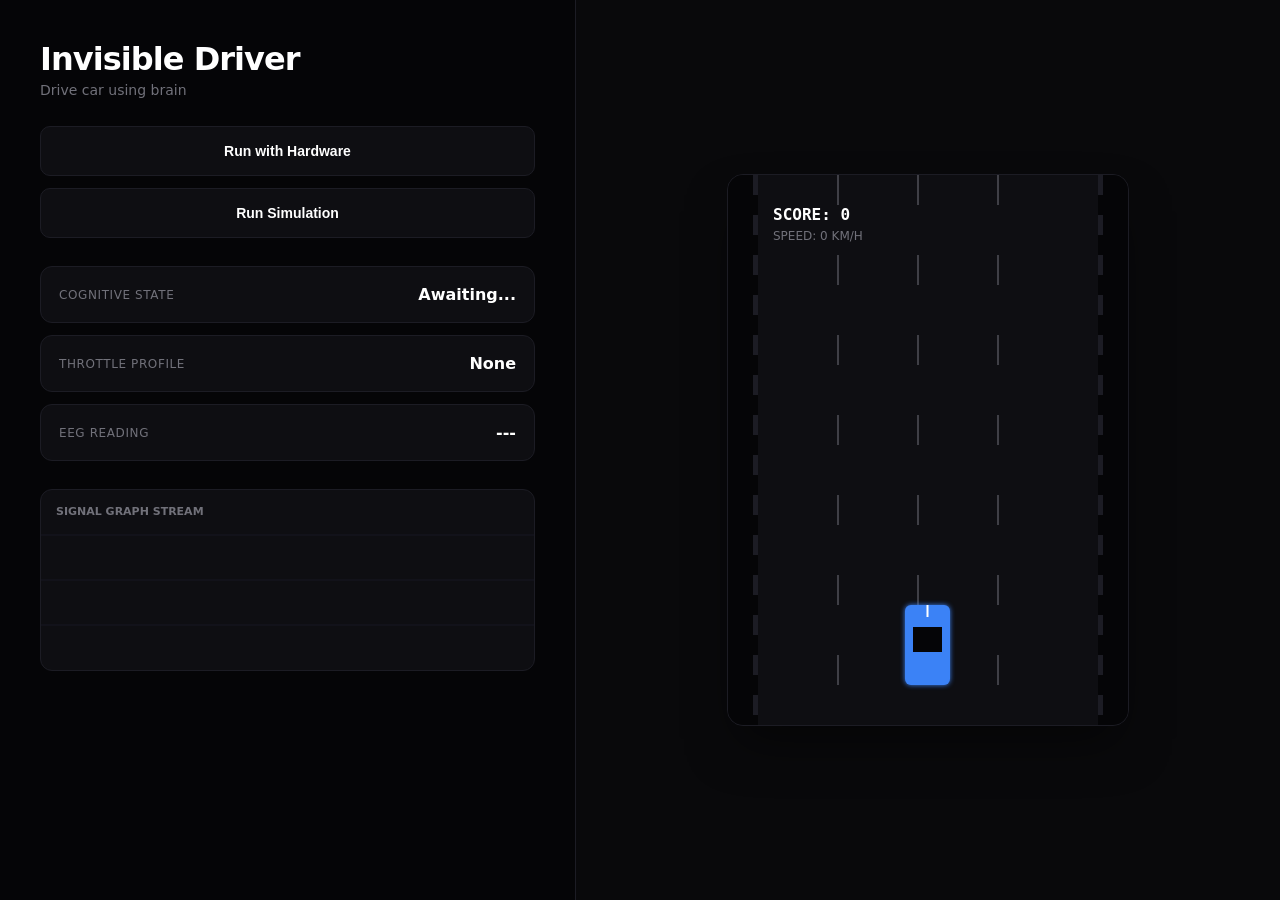
==== commit de686aa6: "update: improved UI" ====
--- a/templates/ui.html
+++ b/templates/ui.html
@@ -2,16 +2,16 @@
 <html lang="en">
 <head>
     <meta charset="UTF-8">
-    <title>BCI Open Highway Engine Terminal</title>
+    <title>Invisible Driver - BCI Terminal</title>
     <style>
         :root {
-            --bg-base: #09090b;
-            --bg-surface: #141419;
-            --text-main: #f4f4f7;
-            --text-muted: #8a8a98;
+            --bg-base: #050507;
+            --bg-surface: #0e0e12;
+            --border-subtle: #1c1c24;
+            --text-main: #ffffff;
+            --text-muted: #71717a;
             --accent-cyan: #00ffcc;
             --accent-blue: #3b82f6;
-            --accent-red: #ff3355;
         }
 
         body {
@@ -24,116 +24,122 @@
             overflow: hidden;
         }
 
-        /* Interactive Left Side: Arcade Display Window */
+        /* Left Side: Controls & Analytics */
+        #hud-panel {
+            width: 45%;
+            padding: 40px;
+            display: flex;
+            flex-direction: column;
+            background: var(--bg-base);
+            border-right: 1px solid var(--border-subtle);
+            box-sizing: border-box;
+            gap: 28px;
+            overflow-y: auto;
+        }
+
+        .panel-title h1 { 
+            color: var(--text-main); 
+            margin: 0 0 4px 0; 
+            font-size: 32px; 
+            font-weight: 800;
+            letter-spacing: -0.03em;
+        }
+        .panel-title p { margin: 0; color: var(--text-muted); font-size: 14px; }
+
+        .btn-column { display: flex; flex-direction: column; gap: 12px; }
+        button {
+            width: 100%; padding: 16px; font-size: 14px; font-weight: 600;
+            border: 1px solid var(--border-subtle); border-radius: 10px; cursor: pointer;
+            transition: all 0.2s ease; color: var(--text-main); background: var(--bg-surface);
+        }
+        button:hover:not(:disabled) { 
+            background: #181822;
+            border-color: #3f3f46;
+        }
+        button:disabled { opacity: 0.4; cursor: not-allowed; }
+
+        .metrics-stack { display: flex; flex-direction: column; gap: 12px; }
+        .metric-tile { 
+            background: var(--bg-surface); 
+            border: 1px solid var(--border-subtle); 
+            padding: 18px; 
+            border-radius: 12px; 
+            display: flex;
+            justify-content: space-between;
+            align-items: center;
+        }
+        .tile-label { font-size: 12px; font-weight: 500; text-transform: uppercase; letter-spacing: 0.05em; color: var(--text-muted); }
+        .tile-value { font-size: 16px; font-weight: 700; color: var(--text-main); }
+        
+        .status-attentive { color: var(--accent-cyan) !important; }
+        .status-relaxed { color: var(--accent-blue) !important; }
+
+        .oscilloscope-box {
+            height: 180px;
+            background: var(--bg-surface);
+            border-radius: 12px;
+            border: 1px solid var(--border-subtle);
+            position: relative;
+        }
+        #oscilloscopeCanvas { width: 100%; height: 100%; display: block; }
+        .oscilloscope-tag { position: absolute; top: 15px; left: 15px; font-size: 11px; font-weight: 600; text-transform: uppercase; color: var(--text-muted); z-index: 10; }
+
+        /* Right Side: Arcade Display Window */
         #game-viewport {
-            width: 45%;
-            background: #111116;
-            border-right: 1px solid #2d2d38;
+            width: 55%;
+            background: #09090b;
             position: relative;
             display: flex;
             flex-direction: column;
             justify-content: center;
             align-items: center;
-            box-shadow: inset -20px 0 30px rgba(0,0,0,0.6);
         }
 
         #arcadeCanvas {
-            background: #222;
-            box-shadow: 0 15px 35px rgba(0,0,0,0.7);
-            border-radius: 12px;
+            background: #111115;
+            box-shadow: 0 25px 50px -12px rgba(0, 0, 0, 0.5);
+            border-radius: 16px;
             display: block;
-            border: 2px solid #2a2a35;
-        }
-
-        /* Right Side: Command Controls & Live Diagnostics */
-        #hud-panel {
-            width: 55%;
-            padding: 40px;
-            display: flex;
-            flex-direction: column;
-            background: var(--bg-surface);
-            box-sizing: border-box;
-            gap: 24px;
-            overflow-y: auto;
-        }
-
-        .panel-title h2 { 
-            color: var(--accent-cyan); 
-            margin: 0 0 6px 0; 
-            font-size: 26px; 
-            font-weight: 700;
-        }
-        .panel-title p { margin: 0; color: var(--text-muted); font-size: 14px; }
-
-        .btn-row { display: flex; gap: 16px; }
-        button {
-            flex: 1; padding: 14px 24px; font-size: 14px; font-weight: 600;
-            border: 1px solid transparent; border-radius: 8px; cursor: pointer;
-            transition: all 0.2s ease; color: #fff;
-        }
-        .btn-hw { background: linear-gradient(135deg, #e67e22, #d35400); border-color: #f39c12; }
-        .btn-hw:hover:not(:disabled) { box-shadow: 0 0 20px rgba(230,126,34,0.4); }
-        .btn-sim { background: linear-gradient(135deg, #3498db, #2980b9); border-color: #5dade2; }
-        .btn-sim:hover:not(:disabled) { box-shadow: 0 0 20px rgba(52,152,219,0.4); }
-        button:disabled { background: #24242b !important; border-color: #2d2d36 !important; color: #555562 !important; cursor: not-allowed; }
-
-        .metrics-container { display: grid; grid-template-columns: repeat(3, 1fr); gap: 16px; }
-        .metric-tile { background: #1d1d24; border: 1px solid #2d2d38; padding: 16px; border-radius: 10px; border-left: 3px solid #3c3c45; }
-        .tile-label { font-size: 11px; text-transform: uppercase; letter-spacing: 0.05em; color: var(--text-muted); }
-        .tile-value { font-size: 20px; font-weight: 700; margin-top: 4px; }
-        
-        .status-attentive { color: var(--accent-cyan) !important; }
-        .status-relaxed { color: var(--accent-blue) !important; }
-
-        .oscilloscope-box {
-            flex: 1;
-            background: #0c0c0e;
-            border-radius: 12px;
-            border: 1px solid #23232a;
-            position: relative;
-            min-height: 200px;
-        }
-        #oscilloscopeCanvas { width: 100%; height: 100%; display: block; }
-        .oscilloscope-tag { position: absolute; top: 15px; left: 15px; font-size: 11px; font-weight: 600; text-transform: uppercase; color: var(--text-muted); z-index: 10; }
+            border: 1px solid var(--border-subtle);
+        }
     </style>
 </head>
 <body>
 
-    <div id="game-viewport">
-        <div style="color: var(--text-muted); margin-bottom: 12px; font-size: 11px; font-weight: 700; letter-spacing: 0.15em;">NEURO-DRIVE ARCHITECTURE</div>
-        <canvas id="arcadeCanvas" width="400" height="550"></canvas>
-    </div>
-
     <div id="hud-panel">
         <div class="panel-title">
-            <h2>EEG BCI Integrated Highway Racer</h2>
-            <p>Your real-time classification windows dictate engine throttle outputs and velocity profiles:</p>
+            <h1>Invisible Driver</h1>
+            <p>Drive car using brain</p>
         </div>
         
-        <div class="btn-row">
-            <button class="btn-hw" id="btn-hardware" onclick="connectPipeline('serial')">Initialize Hardware Ingest</button>
-            <button class="btn-sim" id="btn-simulation" onclick="connectPipeline('file')">Run Telemetry Simulation</button>
+        <div class="btn-column">
+            <button id="btn-hardware" onclick="connectPipeline('serial')">Run with Hardware</button>
+            <button id="btn-simulation" onclick="connectPipeline('file')">Run Simulation</button>
         </div>
 
-        <div class="metrics-container">
-            <div class="metric-tile" id="tile-cognitive" style="border-left-color: var(--accent-blue);">
+        <div class="metrics-stack">
+            <div class="metric-tile">
                 <div class="tile-label">Cognitive State</div>
                 <div id="val-state" class="tile-value">Awaiting...</div>
             </div>
-            <div class="metric-tile" style="border-left-color: var(--accent-cyan);">
-                <div class="tile-label">Throttle Vector</div>
+            <div class="metric-tile">
+                <div class="tile-label">Throttle Profile</div>
                 <div id="val-action" class="tile-value">None</div>
             </div>
-            <div class="metric-tile" style="border-left-color: #ffd700;">
-                <div class="tile-label">Raw Signal</div>
+            <div class="metric-tile">
+                <div class="tile-label">EEG Reading</div>
                 <div id="val-signal" class="tile-value">---</div>
             </div>
         </div>
 
         <div class="oscilloscope-box">
-            <div class="oscilloscope-tag">Live Raw EEG Trace (Normalized Window)</div>
+            <div class="oscilloscope-tag">Signal Graph Stream</div>
             <canvas id="oscilloscopeCanvas"></canvas>
         </div>
+    </div>
+
+    <div id="game-viewport">
+        <canvas id="arcadeCanvas" width="400" height="550"></canvas>
     </div>
 
     <script>
@@ -147,8 +153,8 @@
         const maxTraceSamples = 120;
         let globalCognitiveState = "RELAXED";
 
-        // --- INBUILT OPEN HIGHWAY ENGINE RULES ---
-        let car = { x: 175, y: 430, width: 45, height: 80, targetSpeed: 0, speed: 0, maxVelocity: 22 };
+        // --- FIXED STRAIGHT LINE HIGHWAY ENGINE ---
+        let car = { x: 177, y: 430, width: 45, height: 80, targetSpeed: 0, speed: 0, maxVelocity: 22 };
         let score = 0;
         let totalOdometer = 0;
         let animatedLineOffset = 0;
@@ -159,37 +165,34 @@
             totalOdometer += car.speed;
             animatedLineOffset = (animatedLineOffset + car.speed) % 80;
 
-            // Simple score calculation based on distance traveled
             if (car.speed > 1) {
                 score += Math.floor(car.speed * 0.1);
             }
 
-            // High-velocity highway lane sway physics simulation
-            if (car.speed > 2) {
-                car.x = 175 + Math.sin(totalOdometer * 0.015) * 40;
-            }
+            // CAR POSITION FIX: Locked cleanly to centerline coordinates (no sway calculation)
+            car.x = 177; 
         }
 
         function renderArcadeGraphics() {
             // Asphalt Track Base
-            ctx.fillStyle = "#282c34";
+            ctx.fillStyle = "#0e0e12";
             ctx.fillRect(0, 0, canvas.width, canvas.height);
 
             // Side Shoulders
-            ctx.fillStyle = "#1e2127";
+            ctx.fillStyle = "#050507";
             ctx.fillRect(0, 0, 30, canvas.height);
             ctx.fillRect(canvas.width - 30, 0, 30, canvas.height);
 
-            // Red/White curbing tiles
-            ctx.fillStyle = "#e06c75"; 
+            // Subtle dark curbing layout markers
+            ctx.fillStyle = "#1c1c24"; 
             for(let y = (animatedLineOffset % 40) - 40; y < canvas.height; y += 40) {
                 ctx.fillRect(25, y, 5, 20);
                 ctx.fillRect(canvas.width - 30, y, 5, 20);
             }
 
-            // Central lane dashed partitions
-            ctx.strokeStyle = "#ffffff";
-            ctx.lineWidth = 3;
+            // Central lane dashed lines
+            ctx.strokeStyle = "#3f3f46";
+            ctx.lineWidth = 2;
             ctx.setLineDash([30, 50]);
             ctx.lineDashOffset = -animatedLineOffset;
 
@@ -198,7 +201,7 @@
             }
             ctx.setLineDash([]); 
 
-            // Draw Player Supercar
+            // Draw Player Supercar chassis
             ctx.save();
             ctx.shadowBlur = car.speed > 5 ? 25 : 5;
             
@@ -207,31 +210,30 @@
             ctx.fillStyle = colorAccent;
             
             ctx.beginPath();
-            ctx.roundRect(car.x, car.y, car.width, car.height, 8);
+            ctx.roundRect(car.x, car.y, car.width, car.height, 6);
             ctx.fill();
             ctx.restore();
 
-            // Cockpit canopy accent line elements
-            ctx.fillStyle = "#0c1017";
+            // Canopy glass elements
+            ctx.fillStyle = "#050507";
             ctx.fillRect(car.x + 8, car.y + 22, car.width - 16, 25);
-            ctx.fillStyle = "#fff"; 
-            ctx.fillRect(car.x + car.width/2 - 2, car.y, 4, 15);
-
-            // HUD Data Overlays
-            ctx.fillStyle = "#fff";
-            ctx.font = "bold 20px monospace";
-            ctx.fillText(`SCORE: ${score}`, 45, 40);
-            ctx.font = "14px system-ui";
+            ctx.fillStyle = "#ffffff"; 
+            ctx.fillRect(car.x + car.width/2 - 1, car.y, 2, 12);
+
+            // Dashboard Overlay fonts
+            ctx.fillStyle = "#ffffff";
+            ctx.font = "bold 16px monospace";
+            ctx.fillText(`SCORE: ${score}`, 45, 45);
+            ctx.font = "12px system-ui";
             ctx.fillStyle = lookupStyle('--text-muted');
-            ctx.fillText(`SPEED: ${Math.round(car.speed * 12)} KM/H`, 45, 62);
-        }
-
-        // --- WEBSOCKET ENGINE CONNECTION ---
+            ctx.fillText(`SPEED: ${Math.round(car.speed * 12)} KM/H`, 45, 65);
+        }
+
+        // --- PIPELINE WEBSOCKET CORE HANDSHAKE ---
         function connectPipeline(streamMode) {
             document.getElementById('btn-hardware').disabled = true;
             document.getElementById('btn-simulation').disabled = true;
             
-            // Reset state
             car.speed = 0; car.targetSpeed = 0; score = 0; totalOdometer = 0;
 
             const wsScheme = window.location.protocol === "https:" ? "wss" : "ws";
@@ -249,28 +251,25 @@
                 const elementState = document.getElementById('val-state');
                 elementState.innerText = packet.state;
                 elementState.className = "tile-value " + (packet.state === "ATTENTIVE" ? "status-attentive" : "status-relaxed");
-                document.getElementById('tile-cognitive').style.borderLeftColor = packet.state === "ATTENTIVE" ? lookupStyle('--accent-cyan') : lookupStyle('--accent-blue');
-
-                document.getElementById('val-action').innerText = packet.action === "ACCELERATE" ? "THROTTLE ON" : "BRAKING";
-                document.getElementById('val-signal').innerText = packet.signal ? Number(packet.signal).toFixed(1) : "---";
+
+                document.getElementById('val-action').innerText = packet.action === "ACCELERATE" ? "THROTTLE ON" : "OFF (BRAKING)";
+                document.getElementById('val-signal').innerText = packet.signal ? Number(packet.signal).toFixed(0) : "---";
 
                 if (packet.signal !== undefined) {
                     signalHistory.push(Number(packet.signal));
                     if (signalHistory.length > maxTraceSamples) signalHistory.shift();
                 }
 
-                // Translate incoming model classification directly to velocity targets
                 if (packet.action === "ACCELERATE") {
                     car.targetSpeed = car.maxVelocity;
                 } else {
-                    car.targetSpeed = 2; // Decelerate smoothly to cruise speed
+                    car.targetSpeed = 1;
                 }
             };
 
             socket.onclose = function() {
                 document.getElementById('btn-hardware').disabled = false;
                 document.getElementById('btn-simulation').disabled = false;
-                console.log("WebSocket pipeline stream disconnected cleanly.");
             };
         }
 
@@ -287,7 +286,7 @@
 
         function renderOscilloscope() {
             oscCtx.clearRect(0, 0, oscCanvas.width, oscCanvas.height);
-            oscCtx.strokeStyle = "#1b1b22";
+            oscCtx.strokeStyle = "#161622";
             oscCtx.lineWidth = 1;
             for(let i = 1; i < 4; i++) {
                 let currentY = (oscCanvas.height / 4) * i;
@@ -297,7 +296,7 @@
             
             oscCtx.beginPath();
             oscCtx.strokeStyle = globalCognitiveState === "ATTENTIVE" ? lookupStyle('--accent-cyan') : lookupStyle('--accent-blue');
-            oscCtx.lineWidth = 2;
+            oscCtx.lineWidth = 1.5;
             for (let i = 0; i < signalHistory.length; i++) {
                 const targetX = (oscCanvas.width / (maxTraceSamples - 1)) * i;
                 const targetY = oscCanvas.height - ((signalHistory[i] / 1023) * oscCanvas.height);
@@ -306,7 +305,6 @@
             oscCtx.stroke();
         }
 
-        // --- GLOBAL RAF SCHEDULER ---
         function processingLoop() {
             progressEngineTicks();
             renderArcadeGraphics();
